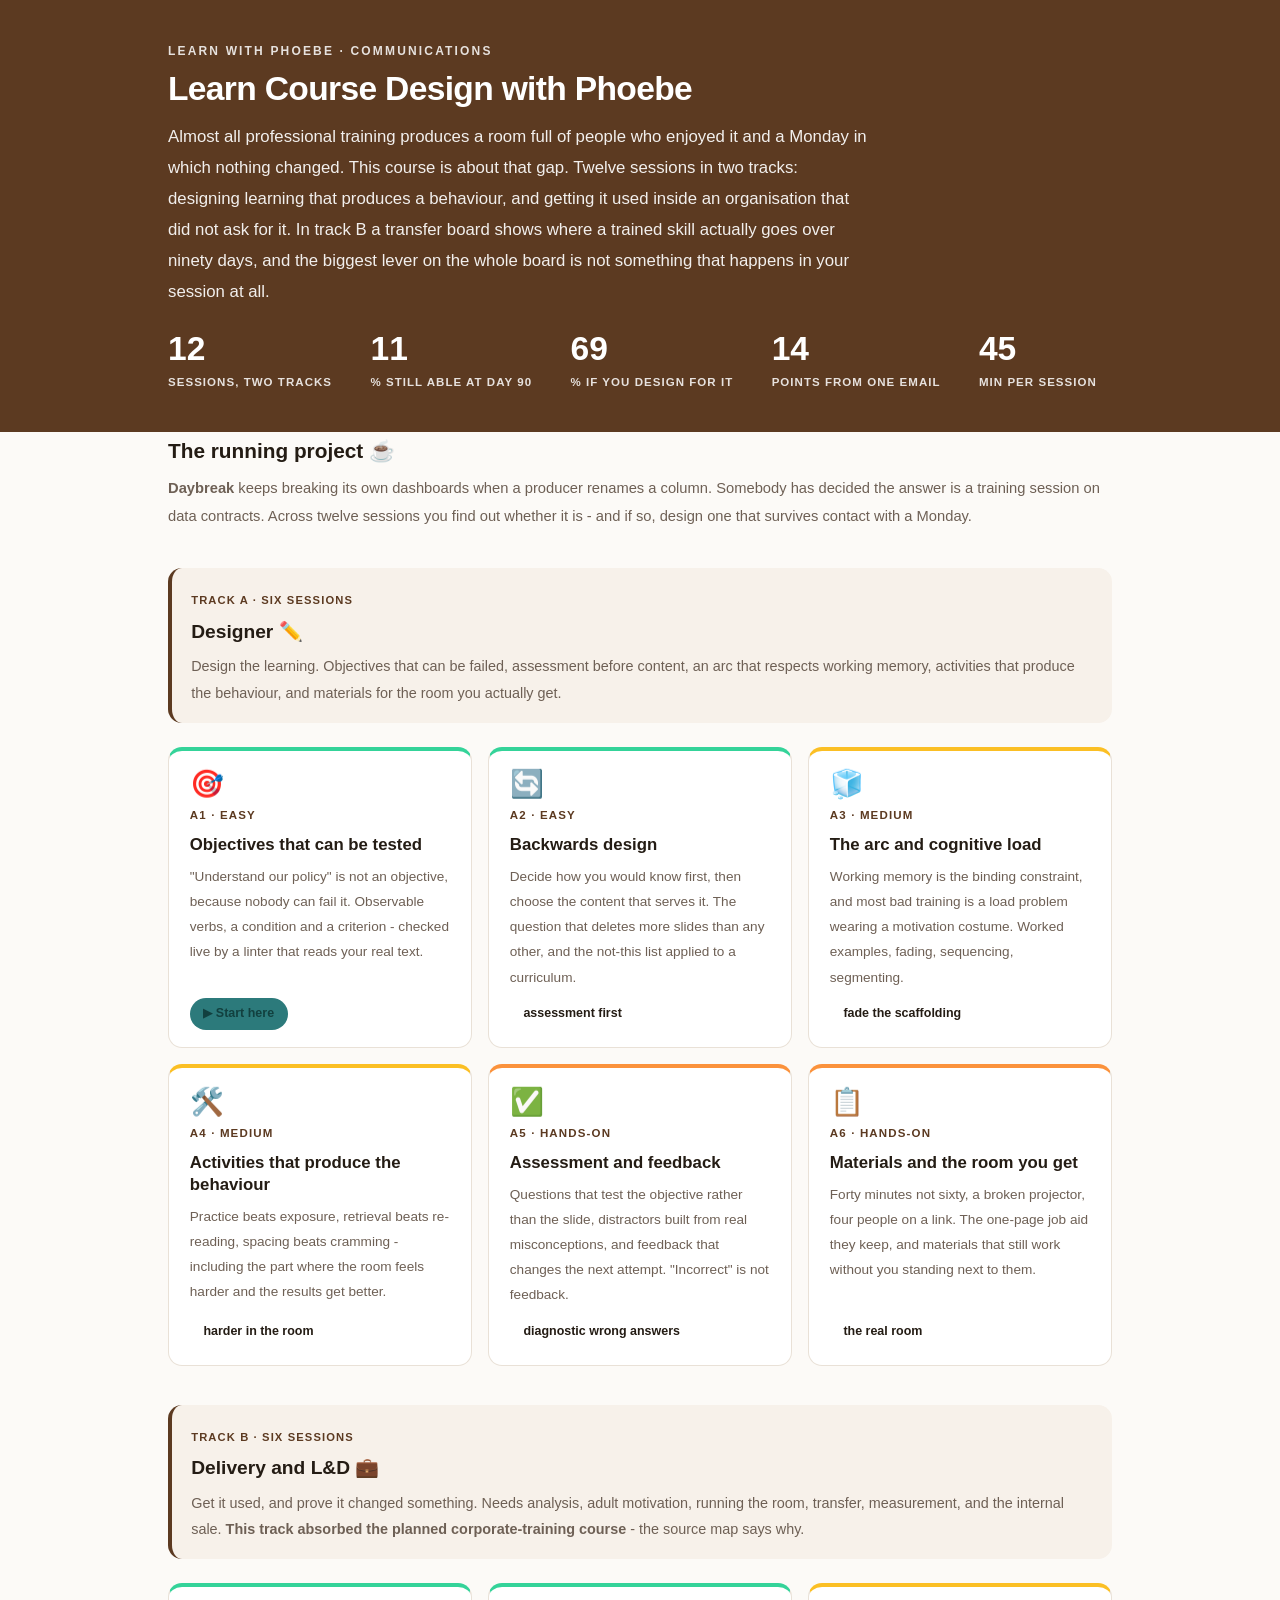
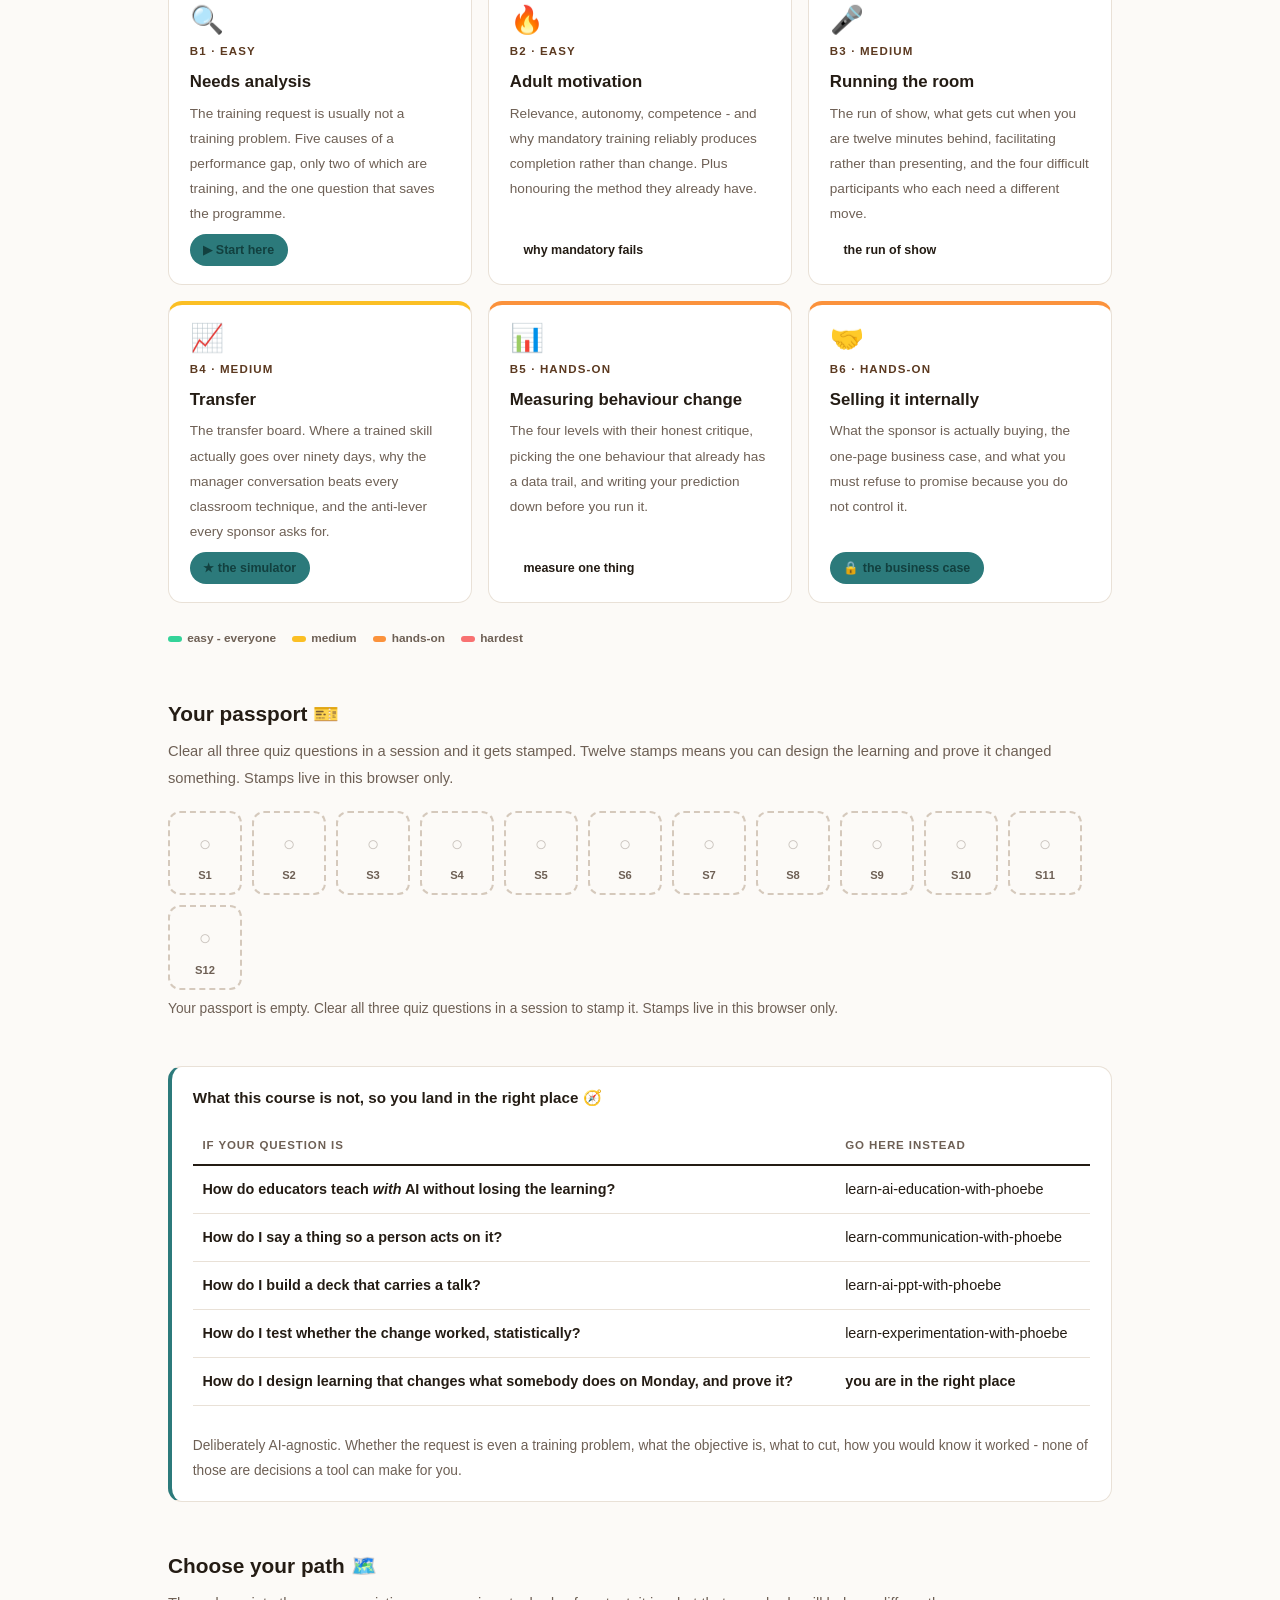
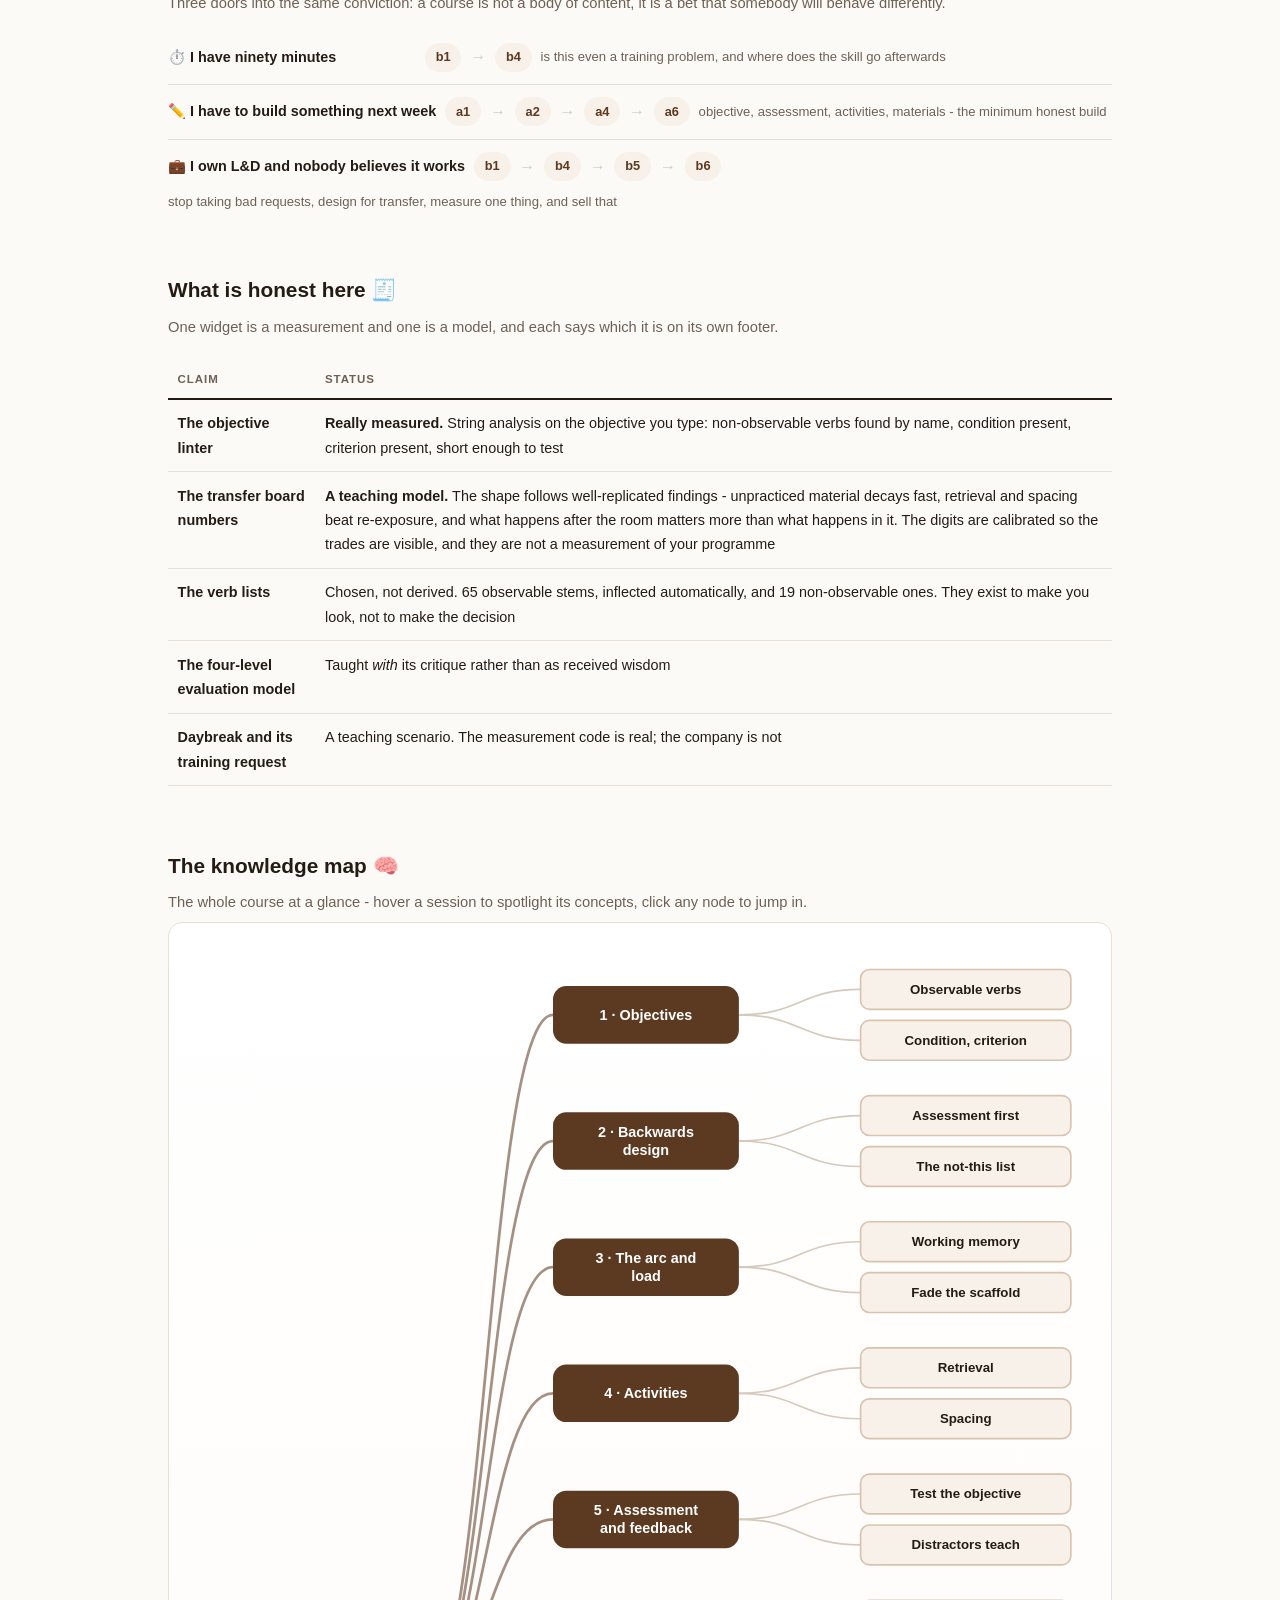
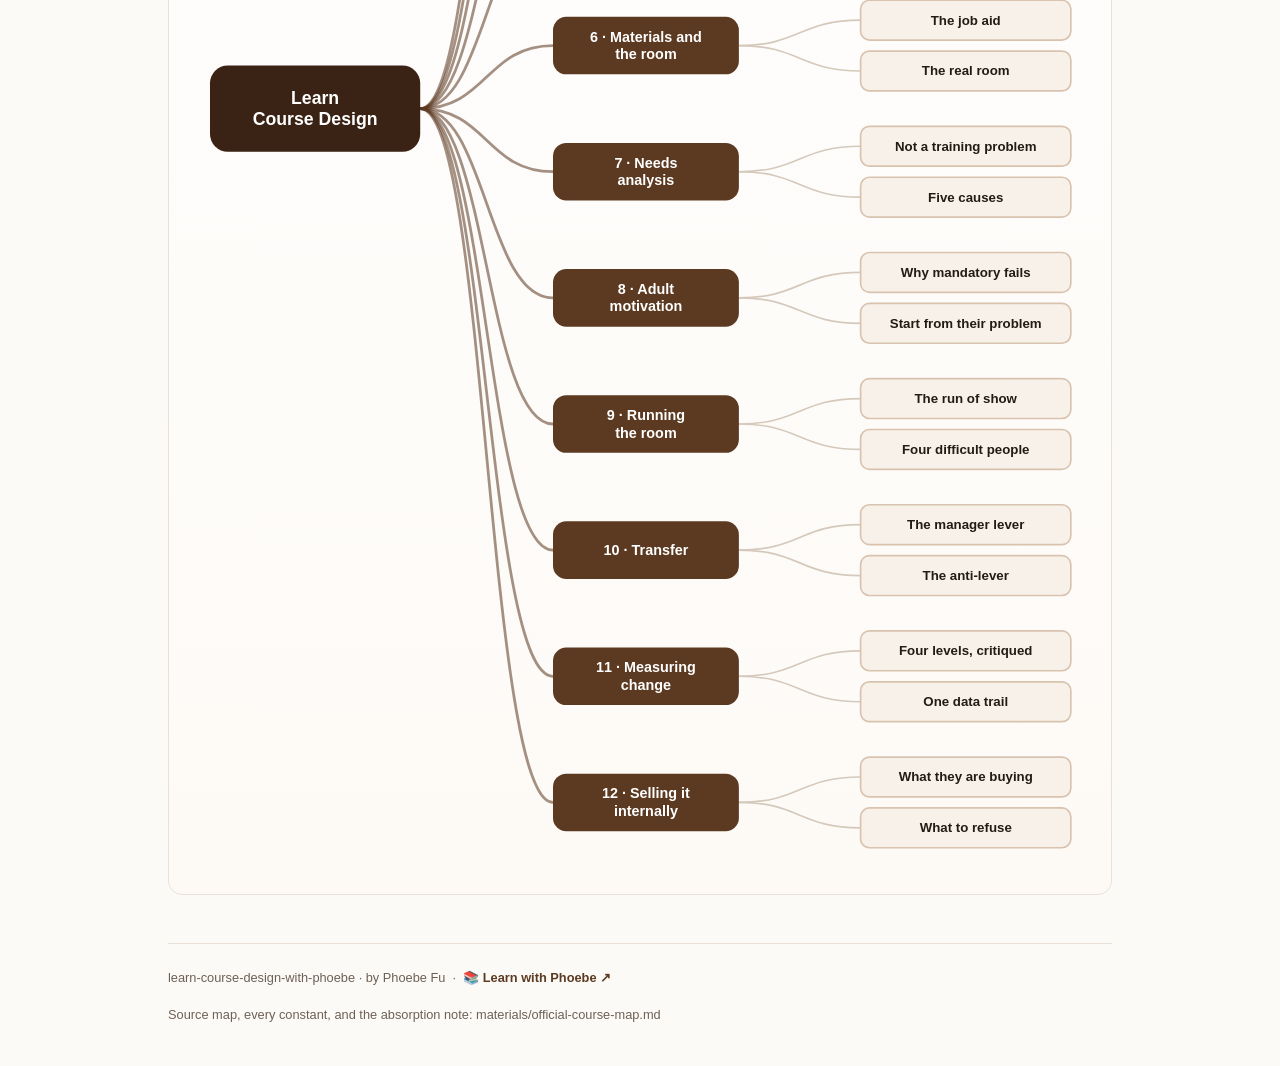
==== index.html @ 61d76c47 "style.css: recover the missing .agenda block, with an accessible a3 This repo was scaffolded from a " ====
<!DOCTYPE html>
<html lang="en">
<head>
<meta charset="UTF-8">
<meta name="viewport" content="width=device-width, initial-scale=1.0">
<!-- social:start -->
<meta name="description" content="Twelve sessions in two tracks: design the learning, then get it used and prove it changed something. With a transfer board that shows where a trained skill goes over 90 days, and an objective linter that reads your real text. Free, by Phoebe Fu.">
<meta property="og:type" content="website">
<meta property="og:site_name" content="Learn with Phoebe">
<meta property="og:title" content="Learn Course Design with Phoebe">
<meta property="og:description" content="Two tracks, twelve sessions. Design learning that changes what somebody does on Monday, and prove it.">
<meta property="og:url" content="https://phoebefu6.github.io/learn-course-design-with-phoebe/">
<meta property="og:image" content="https://phoebefu6.github.io/learn-course-design-with-phoebe/assets/og-cover.png">
<meta property="og:image:width" content="1200">
<meta property="og:image:height" content="630">
<meta name="twitter:card" content="summary_large_image">
<meta name="twitter:title" content="Learn Course Design with Phoebe">
<meta name="twitter:description" content="Two tracks, twelve sessions. Design it, deliver it, and prove it changed something.">
<meta name="twitter:image" content="https://phoebefu6.github.io/learn-course-design-with-phoebe/assets/og-cover.png">
<!-- social:end -->
<title>Learn Course Design with Phoebe</title>
<link rel="stylesheet" href="assets/style.css?v=3">
<style>

  .stats-row { display: flex; gap: 2.4rem; margin-top: 1.5rem; flex-wrap: wrap; }
  .stat b { display: block; font-size: 2.1rem; font-weight: 800; line-height: 1.05; font-variant-numeric: tabular-nums; }
  .stat span { font-size: .72rem; opacity: .85; text-transform: uppercase; letter-spacing: .09em; font-weight: 600; }

  .course-grid { display: grid; grid-template-columns: repeat(auto-fit, minmax(17rem, 1fr)); gap: 1rem; margin-top: 1.5rem; }
  .course-card {
    border: 1px solid var(--hairline);
    border-top: 4px solid var(--diff, var(--indigo));
    border-radius: var(--radius);
    padding: 1.2rem 1.3rem 1.1rem;
    display: flex;
    flex-direction: column;
    gap: .5rem;
    text-decoration: none;
    color: var(--ink);
    background: #fff;
    transition: box-shadow .15s ease, border-color .15s ease, transform .15s ease;
    position: relative;
  }
  .course-card:hover { border-color: var(--indigo-soft); border-top-color: var(--diff, var(--indigo)); box-shadow: 0 8px 28px rgba(92,58,33,.14); transform: translateY(-3px); }
  .course-card .cicon { font-size: 1.7rem; line-height: 1; }
  .course-card .cnum { font-size: .72rem; font-weight: 700; color: var(--indigo); text-transform: uppercase; letter-spacing: .1em; }
  .course-card h3 { font-size: 1.05rem; font-weight: 800; line-height: 1.3; }
  .course-card p { font-size: .85rem; color: var(--muted); flex: 1; }
  .course-card .meta { display: flex; gap: .4rem; flex-wrap: wrap; }

  .diff-legend { display: flex; gap: 1rem; margin-top: 1.6rem; font-size: .74rem; color: var(--muted); font-weight: 600; flex-wrap: wrap; }
  .diff-legend i { display: inline-block; width: .85rem; height: .35rem; border-radius: 999px; margin-right: .35rem; vertical-align: middle; }

  .paths { margin-top: 2.6rem; }
  .paths h2 { font-size: 1.3rem; font-weight: 800; margin-bottom: .3rem; }
  .paths .plede { color: var(--muted); font-size: .92rem; margin-bottom: .8rem; }
  .path { display: flex; gap: .55rem; align-items: center; padding: .75rem 0; border-bottom: .5px solid var(--hairline); flex-wrap: wrap; }
  .path:last-child { border-bottom: none; }
  .path b { min-width: 15.5rem; font-size: .9rem; }
  .path .pstep { background: var(--indigo-50); color: var(--indigo); border-radius: 999px; padding: .16rem .68rem; font-weight: 700; font-size: .8rem; text-decoration: none; transition: all .12s ease; }
  .path .pstep:hover { background: var(--indigo); color: #fff; }
  .path .parr { color: var(--faint); font-weight: 700; }

  .mm-section { margin-top: 1.6rem; }
  .mm-section h2 { font-size: 1.3rem; font-weight: 800; margin-bottom: .2rem; }
  .mm-section .mm-lede { color: var(--muted); font-size: .92rem; margin-bottom: .4rem; }
  .mm-wrap { border: 1px solid var(--hairline); border-radius: var(--radius); background: linear-gradient(180deg,#fff,#FDFAF6); padding: .6rem; overflow-x: auto; }
  .mm-svg { width: 100%; height: auto; display: block; max-width: 60rem; margin: 0 auto; min-width: 34rem; }
  .mm-link { cursor: pointer; text-decoration: none; }
  .mm-node rect { transition: opacity .15s ease, filter .15s ease; }
  .mm-node text { pointer-events: none; }
  .mm-link:hover .mm-node rect { filter: brightness(1.06); }
  .mm-edge { transition: opacity .15s ease; }

  .not-this { border: 1px solid var(--hairline); border-left: 4px solid var(--amber); border-radius: var(--radius); background: #fff; padding: 1.1rem 1.3rem; margin-top: 1.2rem; }
  .not-this h3 { font-size: .95rem; font-weight: 800; margin-bottom: .5rem; }

  .track-head { margin-top: 2.4rem; padding: 1rem 1.2rem; border-radius: var(--radius); background: var(--indigo-50); border-left: 4px solid var(--indigo); }
  .track-head h2 { font-size: 1.2rem; font-weight: 800; margin-bottom: .25rem; }
  .track-head p { font-size: .9rem; color: var(--muted); margin: 0; }
  .track-head .tk { font-size: .7rem; font-weight: 800; letter-spacing: .1em; text-transform: uppercase; color: var(--indigo); }
</style>
</head>
<body>

<header class="masthead">
  <div class="wrap">
    <div class="eyebrow">Learn with Phoebe · Communications</div>
    <h1>Learn <span class="accent">Course Design</span> with Phoebe</h1>
    <p class="sub">Almost all professional training produces a room full of people who enjoyed it and a Monday in which nothing changed. This course is about that gap. Twelve sessions in two tracks: designing learning that produces a behaviour, and getting it used inside an organisation that did not ask for it. In track B a transfer board shows where a trained skill actually goes over ninety days, and the biggest lever on the whole board is not something that happens in your session at all.</p>
    <div class="stats-row">
      <div class="stat"><b data-count="12">12</b><span>sessions, two tracks</span></div>
      <div class="stat"><b data-count="11">11</b><span>% still able at day 90</span></div>
      <div class="stat"><b data-count="69">69</b><span>% if you design for it</span></div>
      <div class="stat"><b data-count="14">14</b><span>points from one email</span></div>
      <div class="stat"><b data-count="45">45</b><span>min per session</span></div>
    </div>
  </div>
</header>

<main class="wrap">

  <section class="section">
    <div class="paths" style="margin-top:0">
      <h2>The running project ☕</h2>
      <p class="plede"><strong>Daybreak</strong> keeps breaking its own dashboards when a producer renames a column. Somebody has decided the answer is a training session on data contracts. Across twelve sessions you find out whether it is - and if so, design one that survives contact with a Monday.</p>
    </div>

    <div class="track-head">
      <span class="tk">Track A · six sessions</span>
      <h2>Designer ✏️</h2>
      <p>Design the learning. Objectives that can be failed, assessment before content, an arc that respects working memory, activities that produce the behaviour, and materials for the room you actually get.</p>
    </div>
    <div class="course-grid">
      <a class="course-card" href="courses/a1-objectives.html" style="--diff:#34D399">
        <span class="cicon">🎯</span>
        <span class="cnum">a1 · easy</span>
        <h3>Objectives that can be tested</h3>
        <p>"Understand our policy" is not an objective, because nobody can fail it. Observable verbs, a condition and a criterion - checked live by a linter that reads your real text.</p>
        <span class="meta"><span class="pill amber">▶ Start here</span></span>
      </a>
      <a class="course-card" href="courses/a2-backwards-design.html" style="--diff:#34D399">
        <span class="cicon">🔄</span>
        <span class="cnum">a2 · easy</span>
        <h3>Backwards design</h3>
        <p>Decide how you would know first, then choose the content that serves it. The question that deletes more slides than any other, and the not-this list applied to a curriculum.</p>
        <span class="meta"><span class="pill">assessment first</span></span>
      </a>
      <a class="course-card" href="courses/a3-the-arc.html" style="--diff:#FBBF24">
        <span class="cicon">🧊</span>
        <span class="cnum">a3 · medium</span>
        <h3>The arc and cognitive load</h3>
        <p>Working memory is the binding constraint, and most bad training is a load problem wearing a motivation costume. Worked examples, fading, sequencing, segmenting.</p>
        <span class="meta"><span class="pill">fade the scaffolding</span></span>
      </a>
      <a class="course-card" href="courses/a4-activities.html" style="--diff:#FBBF24">
        <span class="cicon">🛠️</span>
        <span class="cnum">a4 · medium</span>
        <h3>Activities that produce the behaviour</h3>
        <p>Practice beats exposure, retrieval beats re-reading, spacing beats cramming - including the part where the room feels harder and the results get better.</p>
        <span class="meta"><span class="pill">harder in the room</span></span>
      </a>
      <a class="course-card" href="courses/a5-assessment-and-feedback.html" style="--diff:#FB923C">
        <span class="cicon">✅</span>
        <span class="cnum">a5 · hands-on</span>
        <h3>Assessment and feedback</h3>
        <p>Questions that test the objective rather than the slide, distractors built from real misconceptions, and feedback that changes the next attempt. "Incorrect" is not feedback.</p>
        <span class="meta"><span class="pill">diagnostic wrong answers</span></span>
      </a>
      <a class="course-card" href="courses/a6-materials-and-the-room.html" style="--diff:#FB923C">
        <span class="cicon">📋</span>
        <span class="cnum">a6 · hands-on</span>
        <h3>Materials and the room you get</h3>
        <p>Forty minutes not sixty, a broken projector, four people on a link. The one-page job aid they keep, and materials that still work without you standing next to them.</p>
        <span class="meta"><span class="pill">the real room</span></span>
      </a>
    </div>

    <div class="track-head">
      <span class="tk">Track B · six sessions</span>
      <h2>Delivery and L&amp;D 💼</h2>
      <p>Get it used, and prove it changed something. Needs analysis, adult motivation, running the room, transfer, measurement, and the internal sale. <strong>This track absorbed the planned corporate-training course</strong> - the source map says why.</p>
    </div>
    <div class="course-grid">
      <a class="course-card" href="courses/b1-needs-analysis.html" style="--diff:#34D399">
        <span class="cicon">🔍</span>
        <span class="cnum">b1 · easy</span>
        <h3>Needs analysis</h3>
        <p>The training request is usually not a training problem. Five causes of a performance gap, only two of which are training, and the one question that saves the programme.</p>
        <span class="meta"><span class="pill amber">▶ Start here</span></span>
      </a>
      <a class="course-card" href="courses/b2-adult-motivation.html" style="--diff:#34D399">
        <span class="cicon">🔥</span>
        <span class="cnum">b2 · easy</span>
        <h3>Adult motivation</h3>
        <p>Relevance, autonomy, competence - and why mandatory training reliably produces completion rather than change. Plus honouring the method they already have.</p>
        <span class="meta"><span class="pill">why mandatory fails</span></span>
      </a>
      <a class="course-card" href="courses/b3-running-the-room.html" style="--diff:#FBBF24">
        <span class="cicon">🎤</span>
        <span class="cnum">b3 · medium</span>
        <h3>Running the room</h3>
        <p>The run of show, what gets cut when you are twelve minutes behind, facilitating rather than presenting, and the four difficult participants who each need a different move.</p>
        <span class="meta"><span class="pill">the run of show</span></span>
      </a>
      <a class="course-card" href="courses/b4-transfer.html" style="--diff:#FBBF24">
        <span class="cicon">📈</span>
        <span class="cnum">b4 · medium</span>
        <h3>Transfer</h3>
        <p>The transfer board. Where a trained skill actually goes over ninety days, why the manager conversation beats every classroom technique, and the anti-lever every sponsor asks for.</p>
        <span class="meta"><span class="pill amber">★ the simulator</span></span>
      </a>
      <a class="course-card" href="courses/b5-measuring-change.html" style="--diff:#FB923C">
        <span class="cicon">📊</span>
        <span class="cnum">b5 · hands-on</span>
        <h3>Measuring behaviour change</h3>
        <p>The four levels with their honest critique, picking the one behaviour that already has a data trail, and writing your prediction down before you run it.</p>
        <span class="meta"><span class="pill">measure one thing</span></span>
      </a>
      <a class="course-card" href="courses/b6-selling-it-internally.html" style="--diff:#FB923C">
        <span class="cicon">🤝</span>
        <span class="cnum">b6 · hands-on</span>
        <h3>Selling it internally</h3>
        <p>What the sponsor is actually buying, the one-page business case, and what you must refuse to promise because you do not control it.</p>
        <span class="meta"><span class="pill amber">🔒 the business case</span></span>
      </a>
    </div>

    <div class="diff-legend">
      <span><i style="background:#34D399"></i>easy - everyone</span>
      <span><i style="background:#FBBF24"></i>medium</span>
      <span><i style="background:#FB923C"></i>hands-on</span>
      <span><i style="background:#F87171"></i>hardest</span>
    </div>
  </section>

  <section class="section">
    <div class="paths" style="margin-top:0">
      <h2>Your passport 🎫</h2>
      <p class="plede">Clear all three quiz questions in a session and it gets stamped. Twelve stamps means you can design the learning and prove it changed something. Stamps live in this browser only.</p>
    </div>
    <div class="pp-strip"></div>
  </section>

  <section class="section">
    <div class="not-this">
      <h3>What this course is not, so you land in the right place 🧭</h3>
      <table class="clean">
        <tr><th>If your question is</th><th>Go here instead</th></tr>
        <tr><td>How do educators teach <em>with</em> AI without losing the learning?</td><td><span class="mono">learn-ai-education-with-phoebe</span></td></tr>
        <tr><td>How do I say a thing so a person acts on it?</td><td><span class="mono">learn-communication-with-phoebe</span></td></tr>
        <tr><td>How do I build a deck that carries a talk?</td><td><span class="mono">learn-ai-ppt-with-phoebe</span></td></tr>
        <tr><td>How do I test whether the change worked, statistically?</td><td><span class="mono">learn-experimentation-with-phoebe</span></td></tr>
        <tr><td><strong>How do I design learning that changes what somebody does on Monday, and prove it?</strong></td><td><strong>you are in the right place</strong></td></tr>
      </table>
      <p style="margin-top:.7rem;font-size:.86rem;color:var(--muted)">Deliberately AI-agnostic. Whether the request is even a training problem, what the objective is, what to cut, how you would know it worked - none of those are decisions a tool can make for you.</p>
    </div>
  </section>

  <section class="section">
    <div class="paths">
      <h2>Choose your path 🗺️</h2>
      <p class="plede">Three doors into the same conviction: a course is not a body of content, it is a bet that somebody will behave differently.</p>
      <div class="path"><b>⏱️ I have ninety minutes</b>
        <a class="pstep" href="courses/b1-needs-analysis.html">b1</a><span class="parr">→</span>
        <a class="pstep" href="courses/b4-transfer.html">b4</a>
        <span style="font-size:.82rem;color:var(--muted)">is this even a training problem, and where does the skill go afterwards</span>
      </div>
      <div class="path"><b>✏️ I have to build something next week</b>
        <a class="pstep" href="courses/a1-objectives.html">a1</a><span class="parr">→</span>
        <a class="pstep" href="courses/a2-backwards-design.html">a2</a><span class="parr">→</span>
        <a class="pstep" href="courses/a4-activities.html">a4</a><span class="parr">→</span>
        <a class="pstep" href="courses/a6-materials-and-the-room.html">a6</a>
        <span style="font-size:.82rem;color:var(--muted)">objective, assessment, activities, materials - the minimum honest build</span>
      </div>
      <div class="path"><b>💼 I own L&amp;D and nobody believes it works</b>
        <a class="pstep" href="courses/b1-needs-analysis.html">b1</a><span class="parr">→</span>
        <a class="pstep" href="courses/b4-transfer.html">b4</a><span class="parr">→</span>
        <a class="pstep" href="courses/b5-measuring-change.html">b5</a><span class="parr">→</span>
        <a class="pstep" href="courses/b6-selling-it-internally.html">b6</a>
        <span style="font-size:.82rem;color:var(--muted)">stop taking bad requests, design for transfer, measure one thing, and sell that</span>
      </div>
    </div>
  </section>

  <section class="section">
    <div class="paths" style="margin-top:0">
      <h2>What is honest here 🧾</h2>
      <p class="plede">One widget is a measurement and one is a model, and each says which it is on its own footer.</p>
    </div>
    <table class="clean">
      <tr><th>Claim</th><th>Status</th></tr>
      <tr><td>The objective linter</td><td><strong>Really measured.</strong> String analysis on the objective you type: non-observable verbs found by name, condition present, criterion present, short enough to test</td></tr>
      <tr><td>The transfer board numbers</td><td><strong>A teaching model.</strong> The shape follows well-replicated findings - unpracticed material decays fast, retrieval and spacing beat re-exposure, and what happens after the room matters more than what happens in it. The digits are calibrated so the trades are visible, and they are not a measurement of your programme</td></tr>
      <tr><td>The verb lists</td><td>Chosen, not derived. 65 observable stems, inflected automatically, and 19 non-observable ones. They exist to make you look, not to make the decision</td></tr>
      <tr><td>The four-level evaluation model</td><td>Taught <em>with</em> its critique rather than as received wisdom</td></tr>
      <tr><td>Daybreak and its training request</td><td>A teaching scenario. The measurement code is real; the company is not</td></tr>
    </table>
  </section>

  <section class="section mm-section">
    <h2>The knowledge map 🧠</h2>
    <p class="mm-lede">The whole course at a glance - hover a session to spotlight its concepts, click any node to jump in.</p>
    <div class="mm-wrap"><div id="mindmap"></div></div>
  </section>

  <footer class="pagefoot">
    <span>learn-course-design-with-phoebe · by Phoebe Fu &nbsp;·&nbsp; 📚 <a href="https://phoebefu6.github.io/learn-with-phoebe/">Learn with Phoebe ↗</a></span>
    <span>Source map, every constant, and the absorption note: <span class="mono">materials/official-course-map.md</span></span>
  </footer>

</main>

<script>
window.MINDMAP_DATA = {
  title: "Learn\nCourse Design",
  centerColor: "#3A2314",
  sessions: [
    { label: "Objectives", href: "courses/a1-objectives.html", color: "#34D399",
      concepts: [
        { label: "Observable verbs", href: "courses/a1-objectives.html" },
        { label: "Condition, criterion", href: "courses/a1-objectives.html" } ] },
    { label: "Backwards\ndesign", href: "courses/a2-backwards-design.html", color: "#34D399",
      concepts: [
        { label: "Assessment first", href: "courses/a2-backwards-design.html" },
        { label: "The not-this list", href: "courses/a2-backwards-design.html" } ] },
    { label: "The arc and\nload", href: "courses/a3-the-arc.html", color: "#FBBF24",
      concepts: [
        { label: "Working memory", href: "courses/a3-the-arc.html" },
        { label: "Fade the scaffold", href: "courses/a3-the-arc.html" } ] },
    { label: "Activities", href: "courses/a4-activities.html", color: "#FBBF24",
      concepts: [
        { label: "Retrieval", href: "courses/a4-activities.html" },
        { label: "Spacing", href: "courses/a4-activities.html" } ] },
    { label: "Assessment\nand feedback", href: "courses/a5-assessment-and-feedback.html", color: "#FB923C",
      concepts: [
        { label: "Test the objective", href: "courses/a5-assessment-and-feedback.html" },
        { label: "Distractors teach", href: "courses/a5-assessment-and-feedback.html" } ] },
    { label: "Materials and\nthe room", href: "courses/a6-materials-and-the-room.html", color: "#FB923C",
      concepts: [
        { label: "The job aid", href: "courses/a6-materials-and-the-room.html" },
        { label: "The real room", href: "courses/a6-materials-and-the-room.html" } ] },
    { label: "Needs\nanalysis", href: "courses/b1-needs-analysis.html", color: "#34D399",
      concepts: [
        { label: "Not a training problem", href: "courses/b1-needs-analysis.html" },
        { label: "Five causes", href: "courses/b1-needs-analysis.html" } ] },
    { label: "Adult\nmotivation", href: "courses/b2-adult-motivation.html", color: "#34D399",
      concepts: [
        { label: "Why mandatory fails", href: "courses/b2-adult-motivation.html" },
        { label: "Start from their problem", href: "courses/b2-adult-motivation.html" } ] },
    { label: "Running\nthe room", href: "courses/b3-running-the-room.html", color: "#FBBF24",
      concepts: [
        { label: "The run of show", href: "courses/b3-running-the-room.html" },
        { label: "Four difficult people", href: "courses/b3-running-the-room.html" } ] },
    { label: "Transfer", href: "courses/b4-transfer.html", color: "#FBBF24",
      concepts: [
        { label: "The manager lever", href: "courses/b4-transfer.html" },
        { label: "The anti-lever", href: "courses/b4-transfer.html" } ] },
    { label: "Measuring\nchange", href: "courses/b5-measuring-change.html", color: "#FB923C",
      concepts: [
        { label: "Four levels, critiqued", href: "courses/b5-measuring-change.html" },
        { label: "One data trail", href: "courses/b5-measuring-change.html" } ] },
    { label: "Selling it\ninternally", href: "courses/b6-selling-it-internally.html", color: "#FB923C",
      concepts: [
        { label: "What they are buying", href: "courses/b6-selling-it-internally.html" },
        { label: "What to refuse", href: "courses/b6-selling-it-internally.html" } ] }
  ]
};
</script>
<script src="assets/mindmap.js?v=3"></script>
<script src="assets/app.js?v=3"></script>
</body>
</html>
---- assets/style.css ----
/* learn-course-design-with-phoebe - editorial bold design system
   Accent: chestnut #5C3A21 · Deep chestnut #3A2314 · Flagship: teal #2C7A7B
   (CSS var names still read --indigo/--amber; they hold chestnut and teal.) */

:root {
  --indigo: #5C3A21;
  --indigo-deep: #3A2314;
  --indigo-mid: #855536;
  --indigo-soft: #D9C3AE;
  --indigo-50: #F7F1EA;
  --ink: #241C14;
  --muted: #6E6055;
  --faint: #D5C9BC;
  --hairline: #E9E1D7;
  --amber: #2C7A7B;
  --amber-ink: #12403F;
  --amber-50: #E6F2F1;
  --paper: #FCFAF7;
  --code-bg: #241708;
  --code-ink: #EDE2D6;
  --radius: 14px;
}

* { margin: 0; padding: 0; box-sizing: border-box; }

html { font-size: 16px; scroll-behavior: smooth; }
html.zoom-125 { font-size: 20px; }
html.zoom-150 { font-size: 24px; }

body {
  font-family: "Inter", -apple-system, BlinkMacSystemFont, "Segoe UI", Roboto, sans-serif;
  background: var(--paper);
  color: var(--ink);
  line-height: 1.85;
  font-feature-settings: "tnum";
}

.wrap { max-width: 62rem; margin: 0 auto; padding: 0 1.5rem; }

/* ---------- header band ---------- */
.masthead {
  background: var(--indigo);
  color: #fff;
  padding: 2.5rem 0 2.25rem;
}
.masthead .eyebrow {
  font-size: .75rem;
  letter-spacing: .18em;
  text-transform: uppercase;
  opacity: .85;
  font-weight: 600;
}
.masthead h1 {
  font-size: 2.1rem;
  line-height: 1.15;
  font-weight: 800;
  margin: .5rem 0 .75rem;
  letter-spacing: -.02em;
}
.masthead h1 .accent { color: inherit; }
.masthead .sub { font-size: 1.05rem; opacity: .92; max-width: 44rem; }

.chip-row { display: flex; flex-wrap: wrap; gap: .5rem; margin-top: 1.1rem; }
.chip {
  display: inline-flex;
  align-items: center;
  gap: .35rem;
  border-radius: 999px;
  padding: .25rem .8rem;
  font-size: .78rem;
  font-weight: 600;
  white-space: nowrap;
}
.chip.level { background: #fff; color: var(--indigo); }
.chip.audience { background: rgba(255,255,255,.16); color: #fff; border: 1px solid rgba(255,255,255,.35); }
.chip.time { background: var(--ink); color: #fff; font-variant-numeric: tabular-nums; }


/* ---------- agenda band ----------
   Recovered 2026-09-02. These six repos were scaffolded from a stylesheet that had
   lost this block, so .agenda rendered as run-on inline text ~700px tall inside the
   masthead. 87 of 93 repos carry it; these were the exception, and they were also the
   six the estate sweep could not see. See course-builder/references/field-notes.md.

   .a3 does NOT reuse the donor's `color: var(--amber-ink)`: that pair falls below
   4.5:1 against --amber in all six palettes, which is the same failure the sweep
   flags on the wellbeing courses. The literal below is the darkest tone of this
   repo's own amber-ink that clears 4.5:1, so the band stays bright. Recompute it if
   --amber changes. */
.agenda {
  display: flex;
  border-radius: 999px;
  overflow: hidden;
  margin: 1.4rem 0 0;
  font-size: .72rem;
  font-weight: 600;
  text-align: center;
  color: #fff;
}
.agenda span { padding: .45rem .3rem; white-space: nowrap; overflow: hidden; text-overflow: ellipsis; }
.agenda .a1 { background: var(--indigo-deep); }
.agenda .a2 { background: var(--indigo-mid); }
.agenda .a3 { background: var(--amber); color: #FFFFFF; }
.agenda .a4 { background: var(--indigo-soft); color: var(--ink); }

/* ---------- toolbar ---------- */
.toolbar {
  position: sticky;
  top: 0;
  z-index: 40;
  background: rgba(255,255,255,.94);
  backdrop-filter: blur(6px);
  border-bottom: 1px solid var(--hairline);
  padding: .55rem 0;
}
.toolbar .wrap { display: flex; align-items: center; gap: .6rem; }
.toolbar .crumb { font-size: .8rem; color: var(--muted); font-weight: 600; margin-right: auto; }
.toolbar .crumb a { color: var(--indigo); text-decoration: none; }
.btn {
  border: 1px solid var(--hairline);
  background: #fff;
  color: var(--ink);
  border-radius: 999px;
  padding: .35rem .9rem;
  font-size: .78rem;
  font-weight: 600;
  cursor: pointer;
  font-family: inherit;
  transition: all .15s ease;
}
.btn:hover { border-color: var(--indigo); color: var(--indigo); }
.btn.primary { background: var(--indigo); border-color: var(--indigo); color: #fff; }
.btn.primary:hover { background: var(--indigo-deep); }

/* ---------- sections ---------- */
main { padding: 2.5rem 0 4rem; }

.section { margin-bottom: 2.8rem; }
.section-kicker { margin-bottom: 1rem; }
.section-kicker .klabel {
  display: block;
  font-size: .72rem;
  text-transform: uppercase;
  letter-spacing: .1em;
  color: var(--indigo);
  font-weight: 700;
  margin-bottom: .35rem;
}
.section-kicker h2 {
  font-size: 1.45rem;
  font-weight: 800;
  letter-spacing: -.01em;
  display: flex;
  align-items: center;
  gap: .7rem;
  flex-wrap: wrap;
}
.section-kicker .tag {
  border-radius: 999px;
  padding: .18rem .7rem;
  font-size: .7rem;
  font-weight: 700;
  text-transform: uppercase;
  letter-spacing: .08em;
}
.tag.concept { background: var(--indigo-50); color: var(--indigo); }
.tag.demo { background: var(--amber-50); color: var(--amber-ink); }
.tag.exercise { background: var(--ink); color: #fff; }

.lede { color: var(--muted); max-width: 46rem; margin-bottom: 1.4rem; line-height: 1.8; }

/* live vs self-study markers on cards */
.mode {
  font-size: .64rem;
  font-weight: 700;
  text-transform: uppercase;
  letter-spacing: .07em;
  padding: .14rem .6rem;
  border-radius: 999px;
  flex: none;
}
.mode.live { background: var(--indigo); color: #fff; }
.mode.self { background: #fff; color: var(--muted); border: 1px solid var(--hairline); }

/* ---------- accordions ---------- */
details.card {
  border: 1px solid var(--hairline);
  border-radius: var(--radius);
  margin-bottom: .8rem;
  overflow: hidden;
  background: #fff;
}
details.card[open] { border-color: var(--indigo-soft); box-shadow: 0 8px 28px rgba(92,58,33,.08); }
details.card summary {
  list-style: none;
  cursor: pointer;
  padding: 1rem 1.25rem;
  display: flex;
  align-items: center;
  gap: .75rem;
  font-weight: 700;
  font-size: 1.02rem;
  user-select: none;
}
details.card summary::-webkit-details-marker { display: none; }
details.card summary .dot {
  width: .6rem; height: .6rem;
  border-radius: 999px;
  background: var(--indigo);
  flex: none;
}
details.card summary .mini { margin-left: auto; font-size: .72rem; color: var(--muted); font-weight: 600; white-space: nowrap; }
details.card summary .caret { transition: transform .2s ease; color: var(--indigo); font-size: .8rem; }
details.card[open] summary .caret { transform: rotate(90deg); }
details.card .body { padding: 0 1.25rem 1.4rem; border-top: 1px solid var(--hairline); padding-top: 1.15rem; }
details.card .body p { margin-bottom: 1.05rem; max-width: 48rem; }
details.card .body p:last-child { margin-bottom: 0; }
details.card .body ul, details.card .body ol { margin: 0 0 1.1rem 1.2rem; max-width: 47rem; }
details.card .body li { margin-bottom: .65rem; }
details.card .body h4 { font-size: .95rem; font-weight: 700; margin: 1.1rem 0 .45rem; }
details.card .body h4:first-child { margin-top: 0; }

/* ---------- pills & legends ---------- */
.legend { display: flex; flex-wrap: wrap; gap: .5rem; margin: 0 0 1.2rem; }
.pill {
  display: inline-flex;
  align-items: center;
  gap: .4rem;
  border-radius: 999px;
  padding: .28rem .85rem;
  font-size: .78rem;
  font-weight: 600;
}
.pill.solid { background: var(--indigo); color: #fff; }
.pill.light { background: var(--indigo-50); color: var(--indigo); }
.pill.inkpill { background: var(--ink); color: #fff; }
.pill.amber, .pill.peach { background: var(--amber); color: var(--amber-ink); }
.pill.bare { color: var(--faint); }

/* ---------- 4D grid ---------- */
.grid-2 { display: grid; grid-template-columns: repeat(auto-fit, minmax(15rem, 1fr)); gap: .8rem; margin: .5rem 0 1rem; }
.d-card {
  border: 1px solid var(--hairline);
  border-left: 4px solid var(--indigo);
  border-radius: 10px;
  padding: 1rem 1.1rem;
}
.d-card h4 { font-size: .95rem; margin-bottom: .3rem; }
.d-card h4 .lead-letter { color: var(--indigo); }
.d-card p { font-size: .86rem; color: var(--muted); margin: 0; }

/* ---------- tables ---------- */
table.clean { width: 100%; border-collapse: collapse; font-size: .9rem; margin: .4rem 0 1rem; }
table.clean th {
  text-align: left;
  font-size: .72rem;
  text-transform: uppercase;
  letter-spacing: .08em;
  color: var(--muted);
  padding: .5rem .6rem;
  border-bottom: 2px solid var(--ink);
}
table.clean td { padding: .7rem .6rem; border-bottom: .5px solid var(--hairline); vertical-align: top; line-height: 1.7; }
table.clean td:first-child { font-weight: 600; }

/* ---------- prompt boxes ---------- */
.prompt-box {
  position: relative;
  background: var(--code-bg);
  color: var(--code-ink);
  border-radius: var(--radius);
  padding: 1.1rem 1.2rem;
  margin: 1rem 0 1.2rem;
  font-family: "SF Mono", ui-monospace, Menlo, Consolas, monospace;
  font-size: .84rem;
  line-height: 1.65;
  white-space: pre-wrap;
  word-break: break-word;
}
.prompt-box .label {
  position: absolute;
  top: -0.7rem;
  left: 1rem;
  background: var(--indigo);
  color: #fff;
  font-family: "Inter", -apple-system, sans-serif;
  font-size: .68rem;
  font-weight: 700;
  letter-spacing: .06em;
  text-transform: uppercase;
  border-radius: 999px;
  padding: .15rem .7rem;
}
.prompt-box.bad .label { background: var(--faint); color: var(--ink); }
.prompt-box.good .label { background: var(--amber); color: var(--amber-ink); }
.copy-btn {
  position: absolute;
  top: .7rem;
  right: .7rem;
  background: rgba(255,255,255,.1);
  border: 1px solid rgba(255,255,255,.25);
  color: #fff;
  border-radius: 999px;
  padding: .25rem .8rem;
  font-size: .72rem;
  font-weight: 600;
  cursor: pointer;
  font-family: "Inter", -apple-system, sans-serif;
  transition: background .15s ease;
}
.copy-btn:hover { background: rgba(255,255,255,.22); }
.copy-btn.copied { background: var(--amber); border-color: var(--amber); color: var(--amber-ink); }

/* ---------- demo steps ---------- */
.steps { counter-reset: step; margin: .6rem 0 1rem; }
.step {
  display: flex;
  gap: .9rem;
  padding: .85rem 0;
  border-bottom: .5px solid var(--hairline);
}
.step:last-child { border-bottom: none; }
.step::before {
  counter-increment: step;
  content: counter(step);
  flex: none;
  width: 1.7rem; height: 1.7rem;
  border-radius: 999px;
  background: var(--indigo-50);
  color: var(--indigo);
  font-weight: 700;
  font-size: .85rem;
  display: inline-flex;
  align-items: center;
  justify-content: center;
  margin-top: .1rem;
}
.step p { margin: 0; }

/* ---------- callouts ---------- */
.callout {
  border-radius: var(--radius);
  padding: 1rem 1.2rem;
  margin: 1rem 0;
  font-size: .92rem;
}
.callout.tip { background: var(--indigo-50); border-left: 4px solid var(--indigo); }
.callout.win { background: var(--amber-50); border-left: 4px solid var(--amber); }
.callout strong:first-child { display: block; margin-bottom: .2rem; }

.callout.example {
  background: #FFFFFF;
  border: 1px solid var(--hairline);
  border-left: 4px solid var(--amber);
  font-size: .9rem;
}
.callout.example .ex-pill {
  display: inline-block;
  background: var(--amber);
  color: var(--amber-ink);
  border-radius: 999px;
  padding: .15rem .7rem;
  font-size: .68rem;
  font-weight: 700;
  text-transform: uppercase;
  letter-spacing: .06em;
  margin-bottom: .5rem;
}
.callout.example p { margin: 0 0 .75rem; max-width: 47rem; }
.callout.example p:last-child { margin-bottom: 0; }
.callout.example ul { margin: 0 0 0 1.1rem; max-width: 46rem; }
.callout.example li { margin-bottom: .6rem; }
.callout.example li:last-child { margin-bottom: 0; }

/* ---------- zoomable figures ---------- */
figure.zoomable {
  border: 1px solid var(--hairline);
  border-radius: var(--radius);
  padding: 1.2rem;
  margin: 1rem 0 1.4rem;
  cursor: zoom-in;
  transition: box-shadow .15s ease;
  background: #fff;
}
figure.zoomable:hover { box-shadow: 0 8px 28px rgba(92,58,33,.12); }
figure.zoomable svg, figure.zoomable img { width: 100%; height: auto; display: block; }
figure.zoomable figcaption {
  margin-top: .6rem;
  font-size: .76rem;
  color: var(--muted);
  font-weight: 600;
  display: flex;
  align-items: center;
  gap: .4rem;
}

.lightbox {
  position: fixed;
  inset: 0;
  z-index: 100;
  background: rgba(36,28,20,.9);
  display: none;
  align-items: center;
  justify-content: center;
  padding: 3vh 3vw;
  cursor: zoom-out;
}
.lightbox.open { display: flex; }
.lightbox .inner {
  background: #fff;
  border-radius: var(--radius);
  padding: 2rem;
  max-width: 94vw;
  max-height: 92vh;
  overflow: auto;
}
.lightbox .inner svg, .lightbox .inner img { width: min(88vw, 70rem); height: auto; }
.lightbox .close-hint {
  position: fixed;
  top: 1rem; right: 1.4rem;
  color: #fff;
  font-size: .8rem;
  font-weight: 600;
  opacity: .8;
}

/* ---------- courses covered ---------- */
.covered { border: 1px solid var(--hairline); border-radius: var(--radius); overflow: hidden; }
.covered-row {
  display: flex;
  align-items: baseline;
  gap: .8rem;
  padding: .75rem 1.1rem;
  border-bottom: .5px solid var(--hairline);
  font-size: .9rem;
}
.covered-row:last-child { border-bottom: none; }
.covered-row .status { flex: none; }
.covered-row .name { font-weight: 600; }
.covered-row .note { margin-left: auto; color: var(--muted); font-size: .78rem; text-align: right; }

/* ---------- cheat sheet footer ---------- */
.cheat {
  background: var(--ink);
  color: #fff;
  border-radius: var(--radius);
  padding: 1.6rem 1.6rem 1.3rem;
  margin-top: 3rem;
}
.cheat h3 { font-size: 1.1rem; margin-bottom: 1rem; }
.cheat h3 span { color: var(--indigo-soft); }
.cheat .grid-2 { gap: 1rem; }
.cheat .cheat-item { border-left: 3px solid var(--indigo-mid); padding-left: .8rem; }
.cheat .cheat-item b { display: block; font-size: .85rem; color: var(--indigo-soft); }
.cheat .cheat-item span { font-size: .82rem; opacity: .85; }

footer.pagefoot {
  border-top: 1px solid var(--hairline);
  margin-top: 3rem;
  padding: 1.4rem 0 2.5rem;
  font-size: .8rem;
  color: var(--muted);
  display: flex;
  justify-content: space-between;
  flex-wrap: wrap;
  gap: .8rem;
}
footer.pagefoot a { color: var(--indigo); text-decoration: none; font-weight: 600; }

/* ---------- wayfinding: reading progress + section dots + part numbers ---------- */

#progress-bar {
  position: fixed;
  top: 0; left: 0;
  height: 3px;
  width: 0;
  background: linear-gradient(90deg, var(--indigo), var(--amber));
  z-index: 90;
}

.pagenav {
  position: fixed;
  right: 1.1rem;
  top: 50%;
  transform: translateY(-50%);
  z-index: 50;
  display: flex;
  flex-direction: column;
  gap: .55rem;
}
.pagenav a {
  width: .68rem; height: .68rem;
  border-radius: 999px;
  background: #fff;
  border: 2px solid var(--faint);
  display: block;
  position: relative;
  transition: all .15s ease;
}
.pagenav a:hover { border-color: var(--indigo); transform: scale(1.3); }
.pagenav a.active { background: var(--indigo); border-color: var(--indigo); }
.pagenav a .nlabel {
  position: absolute;
  right: 1.4rem;
  top: 50%;
  transform: translateY(-50%);
  background: var(--ink);
  color: #fff;
  font-size: .7rem;
  font-weight: 600;
  padding: .22rem .65rem;
  border-radius: 6px;
  white-space: nowrap;
  opacity: 0;
  pointer-events: none;
  transition: opacity .15s ease;
}
.pagenav a:hover .nlabel { opacity: 1; }
@media (max-width: 74rem) { .pagenav { display: none; } }

main { counter-reset: partnum -1; }
.section .section-kicker { position: relative; }
.section .section-kicker::before {
  counter-increment: partnum;
  content: counter(partnum, decimal-leading-zero);
  position: absolute;
  right: 0;
  top: -1.2rem;
  font-size: 4.4rem;
  font-weight: 800;
  color: var(--indigo-50);
  line-height: 1;
  font-variant-numeric: tabular-nums;
  pointer-events: none;
  z-index: 0;
}
.section .section-kicker > * { position: relative; z-index: 1; }

details.card summary { transition: background .15s ease; }
details.card summary:hover { background: #FDFAF6; }

/* ---------- journey strip: you are here in the series ---------- */
.journey {
  display: flex;
  align-items: center;
  gap: .45rem;
  margin-top: 1.1rem;
  flex-wrap: wrap;
}
.journey .jlabel { font-size: .7rem; font-weight: 700; text-transform: uppercase; letter-spacing: .09em; opacity: .8; margin-right: .3rem; }
.journey a {
  width: 1.7rem; height: 1.7rem;
  border-radius: 999px;
  display: inline-flex;
  align-items: center;
  justify-content: center;
  font-size: .8rem;
  font-weight: 700;
  text-decoration: none;
  color: #fff;
  border: 1.5px solid rgba(255,255,255,.45);
  transition: all .15s ease;
  font-variant-numeric: tabular-nums;
}
.journey a:hover { border-color: #fff; transform: scale(1.12); }
.journey a.here { background: #fff; color: var(--indigo); border-color: #fff; }
.journey a.dd-chip { width: auto; border-radius: 999px; padding: 0 .7rem; font-size: .72rem; }

/* ---------- check-yourself quiz ---------- */
.quiz-q {
  border: 1px solid var(--hairline);
  border-radius: var(--radius);
  padding: 1.1rem 1.25rem 1rem;
  margin-bottom: .9rem;
  background: #fff;
}
.quiz-q .qtext { font-weight: 700; margin-bottom: .7rem; }
.quiz-q .qopt {
  display: block;
  width: 100%;
  text-align: left;
  background: #fff;
  border: 1px solid var(--hairline);
  border-radius: 10px;
  padding: .6rem .9rem;
  margin-bottom: .5rem;
  font-size: .9rem;
  font-family: inherit;
  color: var(--ink);
  cursor: pointer;
  transition: all .15s ease;
}
.quiz-q .qopt:hover { border-color: var(--indigo); background: var(--indigo-50); }
.quiz-q .qopt.correct { background: var(--indigo); border-color: var(--indigo); color: #fff; font-weight: 600; }
.quiz-q .qopt.correct::after { content: "  ✓"; }
.quiz-q .qopt.wrong { background: #FEF2F2; border-color: #FCA5A5; color: #991B1B; animation: qshake .3s ease; }
.quiz-q .qopt.wrong::after { content: "  ✗ try again"; font-size: .78rem; }
.quiz-q .qopt:disabled { cursor: default; }
.quiz-q .qwhy {
  display: none;
  background: var(--amber-50);
  border-left: 4px solid var(--amber);
  border-radius: 8px;
  padding: .6rem .9rem;
  font-size: .86rem;
  margin-top: .3rem;
}
.quiz-q.answered .qwhy { display: block; }
@keyframes qshake {
  0%, 100% { transform: translateX(0); }
  25% { transform: translateX(-5px); }
  75% { transform: translateX(5px); }
}
.quiz-score { font-weight: 700; color: var(--indigo); margin-top: .4rem; }

@media (prefers-reduced-motion: reduce) {
  .quiz-q .qopt.wrong { animation: none; }
  .journey a:hover { transform: none; }
}

/* ---------- micro-interactions (react-bits inspired, vanilla) ---------- */

/* BlurText: staggered word reveal on the masthead headline */
.masthead h1 .bw {
  display: inline-block;
  opacity: 0;
  filter: blur(8px);
  transform: translateY(.35em);
  animation: bw-in .7s cubic-bezier(.22,.9,.35,1) forwards;
  animation-delay: var(--bw-delay, 0s);
}
@keyframes bw-in {
  to { opacity: 1; filter: blur(0); transform: translateY(0); }
}

/* SpotlightCard: cursor-following highlight on accordion cards */
details.card { position: relative; }
details.card::after {
  content: "";
  position: absolute;
  inset: 0;
  pointer-events: none;
  opacity: 0;
  transition: opacity .3s ease;
  background: radial-gradient(320px circle at var(--mx, 50%) var(--my, 50%), rgba(92,58,33,.09), transparent 65%);
}
details.card:hover::after { opacity: 1; }

/* ScrollReveal: sections rise in as they enter the viewport */
.js-reveal .section {
  opacity: 0;
  transform: translateY(16px);
  transition: opacity .6s ease, transform .6s cubic-bezier(.22,.9,.35,1);
}
.js-reveal .section.revealed { opacity: 1; transform: none; }

@media (prefers-reduced-motion: reduce) {
  .masthead h1 .bw { animation: none; opacity: 1; filter: none; transform: none; }
  details.card::after { display: none; }
  .js-reveal .section { opacity: 1; transform: none; transition: none; }
}

@media (max-width: 40rem) {
  .masthead h1 { font-size: 1.6rem; }
  
  .toolbar .crumb { display: none; }
}

@media print {
  .toolbar, .copy-btn { display: none; }
  details.card { border: 1px solid #ccc; }
}

/* ---------- live SQL playground (sql-live.js) ---------- */
.sqlbox {
  border: 1px solid var(--hairline);
  border-radius: var(--radius);
  background: #fff;
  overflow: hidden;
  margin: 1rem 0 1.4rem;
  box-shadow: 0 8px 28px rgba(92,58,33,.06);
}
.sql-bar {
  display: flex; align-items: center; gap: .5rem;
  padding: .5rem .8rem;
  background: var(--indigo-deep);
  color: #fff;
}
.sql-dot { width: .6rem; height: .6rem; border-radius: 999px; background: var(--amber); flex: none; }
.sql-title { font-size: .76rem; font-weight: 600; letter-spacing: .02em; opacity: .92; }
.sql-spacer { margin-left: auto; }
.sql-btn {
  border: 1px solid rgba(255,255,255,.28);
  background: rgba(255,255,255,.08);
  color: #fff;
  border-radius: 999px;
  padding: .26rem .8rem;
  font-size: .74rem; font-weight: 700; cursor: pointer;
  font-family: inherit; transition: all .14s ease; white-space: nowrap;
}
.sql-btn:hover { background: rgba(255,255,255,.2); }
.sql-btn.sql-run { background: var(--amber); color: var(--amber-ink); border-color: var(--amber); }
.sql-btn.sql-run:hover { filter: brightness(1.05); }
.sql-label {
  display: block;
  font-size: .64rem; text-transform: uppercase; letter-spacing: .09em;
  font-weight: 700; color: var(--muted);
  padding: .6rem .9rem .2rem;
}
.sql-code-wrap { border-bottom: 1px solid var(--hairline); }
.sql-code {
  width: 100%;
  border: none; outline: none; resize: vertical;
  padding: .35rem .9rem .9rem;
  font-family: "SF Mono", "JetBrains Mono", Menlo, Consolas, monospace;
  font-size: .86rem; line-height: 1.6;
  color: var(--ink); background: #fff;
  tab-size: 2;
}
.sql-out { padding: .2rem .9rem 1rem; overflow-x: auto; }
.sql-tablewrap { overflow-x: auto; }
table.sql-table { width: 100%; border-collapse: collapse; font-size: .84rem; margin: .3rem 0 .1rem; }
table.sql-table th {
  text-align: left; text-transform: uppercase; letter-spacing: .05em;
  font-size: .68rem; color: var(--indigo); font-weight: 800;
  padding: .35rem .6rem; border-bottom: 2px solid var(--indigo-50); white-space: nowrap;
}
table.sql-table td {
  padding: .32rem .6rem; border-bottom: .5px solid var(--hairline);
  font-variant-numeric: tabular-nums; white-space: nowrap;
}
table.sql-table tr:last-child td { border-bottom: none; }
.sql-null { color: var(--faint); font-style: italic; font-size: .78rem; }
.sql-note { font-size: .74rem; color: var(--muted); margin: .5rem 0 0; font-weight: 600; }
.sql-hint { font-weight: 500; font-style: italic; }
.sql-err {
  font-size: .82rem; color: #991B1B; background: #FEF2F2;
  border: 1px solid #FCA5A5; border-radius: 8px;
  padding: .55rem .75rem; margin: .4rem 0 0;
  font-family: "SF Mono", Menlo, monospace;
}
.sql-cap { font-size: .78rem; color: var(--muted); padding: 0 .9rem .8rem; }
.sqlbox.sql-had-err .sql-bar { background: #7f1d1d; }


@keyframes wkIn { from { opacity: 0; transform: translateY(6px); } to { opacity: 1; transform: none; } }


@media (max-width: 640px) {  }


@media (max-width: 640px) {
  
  
}

/* === LWP-PATCH v2 === */
/* palette-agnostic aliases: 75 repos use --indigo/--amber, 1 uses --pine/--clay */
:root {
  --pv-accent: var(--indigo, var(--pine, #334155));
  --pv-flag: var(--amber, var(--clay, #5C3A21));
  --pv-flag-50: var(--amber-50, var(--clay-50, #E8F3F2));
}

/* ============================================================
   v2 - readable on a phone + reading modes
   Layout only. No palette tokens are changed.
   ============================================================ */

/* --- skip link --- */
.skip-link {
  position: absolute; left: -9999px; top: 0; z-index: 200;
  background: var(--pv-accent); color: #fff;
  padding: .7rem 1.1rem; border-radius: 0 0 var(--radius) 0;
  font-weight: 700; font-size: .85rem; text-decoration: none;
}
.skip-link:focus { left: 0; }

/* --- visible keyboard focus everywhere --- */
:focus-visible {
  outline: 3px solid var(--pv-flag);
  outline-offset: 2px;
  border-radius: 4px;
}

/* --- diagrams: hold authored width, scroll instead of shrinking --- */
.figscroll { overflow-x: auto; -webkit-overflow-scrolling: touch; overscroll-behavior-x: contain; }
.figscroll::-webkit-scrollbar { height: 6px; }
.figscroll::-webkit-scrollbar-thumb { background: var(--faint); border-radius: 3px; }

/* --- tables: scroll container + sticky row label --- */
.tablescroll { overflow-x: auto; -webkit-overflow-scrolling: touch; border-radius: var(--radius); }

/* --- section contents counter --- */
.sec-meta {
  display: block; margin-top: .3rem;
  font-size: .72rem; font-weight: 700; letter-spacing: .06em;
  text-transform: uppercase; color: var(--muted);
  font-variant-numeric: tabular-nums;
}

/* --- study-mode switch --- */
.btn.mode-on { background: var(--pv-flag); border-color: var(--pv-flag); color: #fff; }

/* --- deep-linked card gets a moment of emphasis --- */
details.card.linked { border-color: var(--pv-flag); box-shadow: 0 0 0 3px var(--pv-flag-50); }

@media (max-width: 820px) {
  /* labels keep the size they were drawn at; the figure scrolls */
  figure.zoomable svg { min-width: 820px; }
  .figscroll .mm-svg, .mindmap svg { min-width: 840px; }

  table.clean { min-width: 620px; }
  table.clean th:first-child,
  table.clean td:first-child {
    position: sticky; left: 0; background: #fff;
    box-shadow: 1px 0 0 var(--hairline);
  }

  pre, .prompt-box { overflow-x: auto; }

  /* 44px tap targets */
  details.card summary { min-height: 44px; }
  .qopt { min-height: 44px; display: flex; align-items: center; padding: .7rem .9rem; }
  .toolbar .btn, .pagefoot a { min-height: 44px; display: inline-flex; align-items: center; }
}

@media (max-width: 640px) {
  /* long inline code tokens and nowrap chips are the two things that still
     forced the page sideways below 640px: let them break rather than push
     the layout. Inside the media query only - desktop is untouched. */
  :not(pre) > code, .prompt-box span, code span,
  p span, li span, td span { overflow-wrap: anywhere; word-break: break-word; }
  .chip, .syn-chip, .pill, .mode, .tag { white-space: normal; max-width: 100%; }

  
  
  .chip-row, .legend { flex-wrap: wrap; }
  .journey { flex-wrap: wrap; row-gap: .45rem; }
}

/* --- print: a session should print as a complete handout --- */
@media print {
  .pagenav, #progress-bar, .skip-link, .journey, .lightbox { display: none !important; }
  details.card > .body { display: block !important; }
  details.card, figure, table.clean, .callout { break-inside: avoid; page-break-inside: avoid; }
  figure.zoomable svg { min-width: 0; max-width: 100%; }
  .figscroll, .tablescroll { overflow: visible; }
  a[href^="http"]::after { content: " (" attr(href) ")"; font-size: .72rem; color: #555; }
}

/* swipe hint: own line, only when the diagram really does scroll */
figure.zoomable.can-scroll figcaption { flex-wrap: wrap; }
figure.zoomable.can-scroll figcaption::after {
  content: "swipe the diagram \2192";
  flex: 0 0 100%;
  margin-top: .2rem;
  font-size: .72rem;
  font-weight: 700;
  letter-spacing: .04em;
  color: var(--pv-flag);
}
/* === /LWP-PATCH === */


/* ============================================================
   LWP WIDGET KIT v1 - wipe / hotspot / tick / tryrow / stakes
   / scorecard / passport. Self-theming off the course :root.
   ============================================================ */

/* --- shared shell --------------------------------------- */
.wk {
  margin: 26px 0;
  border: 1px solid var(--hairline);
  border-radius: var(--radius);
  background: #fff;
  box-shadow: 0 2px 10px rgba(0,0,0,.03);
  overflow: hidden;
}
.wk-head {
  display: flex; align-items: center; gap: 10px;
  padding: 12px 16px;
  background: var(--indigo-50);
  border-bottom: 1px solid var(--hairline);
}
.wk-head b {
  font-size: 0.74rem; font-weight: 800; letter-spacing: .07em;
  text-transform: uppercase; color: var(--indigo-deep);
}
.wk-head .wk-hint { font-size: 0.82rem; color: var(--muted); }
.wk-body { padding: 18px 16px; }
.wk-foot {
  padding: 10px 16px; border-top: 1px dashed var(--hairline);
  font-size: 0.82rem; color: var(--muted); background: var(--paper);
}

/* --- 1. wipe: draggable before/after ------------------- */
.wipe { position: relative; user-select: none; touch-action: none; }
.wipe-panes { position: relative; overflow: hidden; border-radius: 10px; }
.wipe-a, .wipe-b { padding: 18px 20px; font-size: 0.92rem; line-height: 1.75; }
.wipe-a { background: #FEF2F2; border: 1px solid #FCA5A5; border-radius: 10px; }
.wipe-b {
  position: absolute; inset: 0;
  background: var(--indigo-50); border: 1px solid var(--indigo-soft);
  border-radius: 10px;
  clip-path: inset(0 0 0 var(--wx, 50%));
}
.wipe-a h5, .wipe-b h5 {
  margin: 0 0 8px; font-size: 0.72rem; letter-spacing: .07em;
  text-transform: uppercase; font-weight: 800;
}
.wipe-a h5 { color: #991B1B; }
.wipe-b h5 { color: var(--indigo-deep); }
.wipe-a p, .wipe-b p { margin: 0 0 6px; }
.wipe-grip {
  position: absolute; top: 0; bottom: 0; width: 3px;
  background: var(--indigo); cursor: ew-resize; z-index: 3;
  transform: translateX(-1.5px);
}
.wipe-grip::after {
  content: "⇄"; position: absolute; top: 50%; left: 50%;
  transform: translate(-50%, -50%);
  width: 30px; height: 30px; border-radius: 999px;
  background: var(--indigo); color: #fff;
  display: grid; place-items: center;
  font-size: 0.85rem; font-weight: 800;
  box-shadow: 0 3px 12px rgba(0,0,0,.22);
}
.wipe-tags { display: flex; justify-content: space-between; margin-top: 10px; }
.wipe-tags span {
  font-size: 0.7rem; font-weight: 800; letter-spacing: .06em;
  text-transform: uppercase; padding: 3px 10px; border-radius: 999px;
}
.wipe-tags .wt-a { background: #FEF2F2; color: #991B1B; }
.wipe-tags .wt-b { background: var(--indigo-50); color: var(--indigo-deep); }

/* --- 2. hotspot: pins on a mock ------------------------ */
.hotspot { position: relative; }
.hs-mock { position: relative; border-radius: 10px; overflow: hidden; }
.hs-mock svg { display: block; width: 100%; height: auto; }
.hs-pin {
  position: absolute; left: var(--x); top: var(--y);
  transform: translate(-50%, -50%);
  width: 27px; height: 27px; border-radius: 999px;
  border: 2px solid #fff; background: var(--indigo); color: #fff;
  font: 800 0.78rem/1 Inter, sans-serif;
  display: grid; place-items: center; cursor: pointer;
  box-shadow: 0 2px 9px rgba(0,0,0,.28);
  transition: transform .16s ease, background .16s ease;
  z-index: 2;
}
.hs-pin:hover { transform: translate(-50%, -50%) scale(1.18); }
.hs-pin.on { background: var(--amber); color: var(--amber-ink); }
.hs-pin::before {
  content: ""; position: absolute; inset: -7px; border-radius: 999px;
  border: 2px solid var(--indigo); opacity: 0;
}
.hs-pin.on::before { border-color: var(--amber); opacity: .55; }
.hs-caps { margin-top: 14px; display: grid; gap: 8px; }
.hs-cap {
  display: none; gap: 10px;
  padding: 12px 14px; border-radius: 10px;
  background: var(--indigo-50); border-left: 3px solid var(--indigo);
  font-size: 0.9rem; line-height: 1.7;
}
.hs-cap.on { display: flex; }
.hs-cap b {
  flex: 0 0 auto; color: var(--indigo-deep);
  font-size: 0.74rem; letter-spacing: .06em; text-transform: uppercase;
  padding-top: 2px;
}
.hs-empty { font-size: 0.86rem; color: var(--muted); font-style: italic; }

/* --- 3. tick: travelling-dot pipeline ------------------ */
.tick-rail { position: relative; padding: 26px 0 8px; }
.tick-line {
  position: absolute; left: 4%; right: 4%; top: 40px; height: 3px;
  background: var(--hairline); border-radius: 2px;
}
.tick-fill {
  position: absolute; left: 0; top: 0; height: 100%;
  background: var(--indigo); border-radius: 2px;
  width: 0; transition: width .45s cubic-bezier(.4,0,.2,1);
}
.tick-dot {
  position: absolute; top: 41.5px; left: 4%;
  width: 15px; height: 15px; border-radius: 999px;
  background: var(--amber); border: 3px solid #fff;
  box-shadow: 0 2px 9px rgba(0,0,0,.25);
  transform: translate(-50%, -50%);
  transition: left .45s cubic-bezier(.4,0,.2,1);
  z-index: 3;
}
.tick-stages { display: flex; justify-content: space-between; position: relative; }
.tick-stage { flex: 1; text-align: center; }
.tick-stage i {
  display: block; width: 13px; height: 13px; margin: 34px auto 10px;
  border-radius: 999px; background: #fff;
  border: 3px solid var(--faint); transition: border-color .3s ease;
}
.tick-stage.done i { border-color: var(--indigo); background: var(--indigo); }
.tick-stage span {
  font-size: 0.76rem; font-weight: 700; color: var(--muted);
  transition: color .3s ease;
}
.tick-stage.done span { color: var(--ink); }
.tick-controls { display: flex; gap: 8px; align-items: center; margin-top: 6px; }
.tick-btn {
  font: 700 0.8rem Inter, sans-serif; cursor: pointer;
  padding: 7px 15px; border-radius: 999px;
  border: 1px solid var(--indigo); background: var(--indigo); color: #fff;
}
.tick-btn.ghost { background: #fff; color: var(--indigo); }
.tick-btn:disabled { opacity: .4; cursor: not-allowed; }
.tick-note {
  display: none; margin-top: 12px; padding: 13px 15px;
  background: var(--paper); border-left: 3px solid var(--amber);
  border-radius: 8px; font-size: 0.9rem; line-height: 1.75;
}
.tick-note.on { display: block; }
.tick-note b { color: var(--indigo-deep); }

/* --- 4. tryrow: inline micro-try ----------------------- */
.tryrow .tr-in {
  display: flex; gap: 8px; flex-wrap: wrap;
}
.tryrow textarea, .tryrow input[type="text"] {
  flex: 1 1 260px; min-height: 44px;
  font: 400 0.9rem/1.6 ui-monospace, SFMono-Regular, Menlo, monospace;
  padding: 10px 12px; border-radius: 9px;
  border: 1px solid var(--hairline); background: var(--paper); color: var(--ink);
  resize: vertical;
}
.tryrow textarea:focus, .tryrow input:focus {
  outline: none; border-color: var(--indigo);
  box-shadow: 0 0 0 3px var(--indigo-50);
}
.tr-go {
  font: 800 0.8rem Inter, sans-serif; cursor: pointer;
  padding: 0 18px; border-radius: 9px; min-height: 44px;
  border: 1px solid var(--indigo); background: var(--indigo); color: #fff;
}
.tr-out {
  display: none; margin-top: 12px; padding: 13px 15px;
  border-radius: 9px; background: var(--indigo-50);
  border-left: 3px solid var(--indigo);
  font-size: 0.9rem; line-height: 1.7;
}
.tr-out.on { display: block; }
.tr-out.bad { background: #FEF2F2; border-left-color: #991B1B; }
.tr-metrics { display: flex; flex-wrap: wrap; gap: 18px; margin-bottom: 6px; }
.tr-metric { display: flex; flex-direction: column; }
.tr-metric b {
  font: 800 1.35rem/1.1 Inter, sans-serif;
  font-variant-numeric: tabular-nums; color: var(--indigo-deep);
}
.tr-metric span {
  font-size: 0.68rem; font-weight: 700; letter-spacing: .06em;
  text-transform: uppercase; color: var(--muted); margin-top: 3px;
}
.tr-verdict { font-weight: 700; }
.tr-verdict.ok { color: var(--indigo-deep); }
.tr-verdict.no { color: #991B1B; }

/* --- 5. stakes: live cost meter ------------------------ */
.stakes-grid { display: grid; gap: 9px; }
.stakes-grid label {
  display: flex; align-items: flex-start; gap: 10px;
  padding: 11px 13px; border-radius: 9px;
  border: 1px solid var(--hairline); background: var(--paper);
  cursor: pointer; font-size: 0.9rem; line-height: 1.65;
  transition: border-color .16s ease, background .16s ease;
}
.stakes-grid label:hover { border-color: var(--indigo-soft); }
.stakes-grid label.on { border-color: var(--indigo); background: var(--indigo-50); }
.stakes-grid label.trap.on { border-color: #991B1B; background: #FEF2F2; }
.stakes-grid input { margin-top: 4px; accent-color: var(--indigo); flex: 0 0 auto; }
.stakes-grid .sk-d {
  margin-left: auto; flex: 0 0 auto;
  font: 800 0.76rem Inter, sans-serif; font-variant-numeric: tabular-nums;
  padding: 2px 9px; border-radius: 999px;
  background: var(--indigo-50); color: var(--indigo-deep);
}
.stakes-grid label.trap .sk-d { background: #FEF2F2; color: #991B1B; }
.stakes-read {
  display: flex; align-items: baseline; gap: 12px; flex-wrap: wrap;
  margin-top: 16px; padding: 15px 17px; border-radius: 10px;
  background: var(--indigo-deep); color: #fff;
}
.stakes-read output {
  font: 800 2.1rem/1 Inter, sans-serif; font-variant-numeric: tabular-nums;
}
.stakes-read .sk-unit { font-size: 0.85rem; opacity: .82; }
.stakes-read .sk-delta {
  margin-left: auto; font-size: 0.85rem; font-weight: 700;
  padding: 4px 11px; border-radius: 999px;
  background: rgba(255,255,255,.15);
}
.stakes-read .sk-delta.good { background: var(--amber); color: var(--amber-ink); }
.stakes-read .sk-delta.bad { background: #FCA5A5; color: #7f1d1d; }

/* --- 6. scorecard: halfway self-grade ------------------ */
.scorecard .sc-row {
  display: grid; grid-template-columns: 1fr auto; gap: 10px; align-items: center;
  padding: 11px 0; border-bottom: 1px solid var(--hairline);
}
.scorecard .sc-row:last-of-type { border-bottom: 0; }
.scorecard .sc-q { font-size: 0.92rem; line-height: 1.6; }
.scorecard .sc-q em { color: var(--muted); font-style: normal; font-size: 0.84rem; display: block; }
.sc-opts { display: flex; gap: 6px; }
.sc-opts button {
  width: 34px; height: 34px; border-radius: 8px; cursor: pointer;
  border: 1px solid var(--hairline); background: #fff; color: var(--muted);
  font: 800 0.82rem Inter, sans-serif;
}
.sc-opts button.on { background: var(--indigo); border-color: var(--indigo); color: #fff; }
.sc-total {
  margin-top: 16px; padding: 15px 17px; border-radius: 10px;
  background: var(--indigo-50); border-left: 3px solid var(--indigo);
}
.sc-total b {
  font: 800 1.6rem/1 Inter, sans-serif; font-variant-numeric: tabular-nums;
  color: var(--indigo-deep); display: block; margin-bottom: 4px;
}
.sc-total span { font-size: 0.9rem; line-height: 1.7; }

/* --- 7. passport --------------------------------------- */
.pp-pill {
  display: inline-flex; align-items: center; gap: 6px;
  font: 800 0.72rem Inter, sans-serif; letter-spacing: .04em;
  padding: 5px 12px; border-radius: 999px;
  background: var(--indigo-50); color: var(--indigo-deep);
  border: 1px solid var(--indigo-soft); cursor: default;
}
.pp-pill.full { background: var(--amber); color: var(--amber-ink); border-color: var(--amber); }
.pp-strip { display: flex; gap: 10px; flex-wrap: wrap; margin: 18px 0 6px; }
.pp-stamp {
  display: flex; flex-direction: column; align-items: center; gap: 6px;
  width: 74px; padding: 12px 6px; border-radius: 12px;
  border: 2px dashed var(--faint); background: var(--paper);
  text-decoration: none; color: var(--muted);
  transition: all .18s ease;
}
.pp-stamp:hover { border-color: var(--indigo-soft); }
.pp-stamp i { font-size: 1.3rem; font-style: normal; opacity: .35; }
.pp-stamp b { font: 800 0.7rem Inter, sans-serif; }
.pp-stamp.got {
  border-style: solid; border-color: var(--indigo);
  background: var(--indigo-50); color: var(--indigo-deep);
}
.pp-stamp.got i { opacity: 1; }
.pp-note { font-size: 0.86rem; color: var(--muted); }

/* --- 8. cliffhanger ------------------------------------ */
.callout.next {
  border-left: 4px solid var(--amber); background: var(--amber-50);
}
.callout.next .nx-pill {
  display: inline-block; margin-bottom: 7px;
  font: 800 0.68rem Inter, sans-serif; letter-spacing: .07em;
  text-transform: uppercase; padding: 3px 10px; border-radius: 999px;
  background: var(--amber); color: var(--amber-ink);
}

/* --- mobile floor (desktop is the product) ------------- */
@media (max-width: 720px) {
  .wk-body { padding: 14px 12px; }
  .stakes-read output { font-size: 1.7rem; }
  .stakes-grid .sk-d { margin-left: 0; }
  .stakes-grid label { flex-wrap: wrap; }
  .scorecard .sc-row { grid-template-columns: 1fr; }
  .sc-opts { justify-content: flex-start; }
  .tick-stage span { font-size: 0.68rem; }
  .pp-stamp { width: 62px; }
}
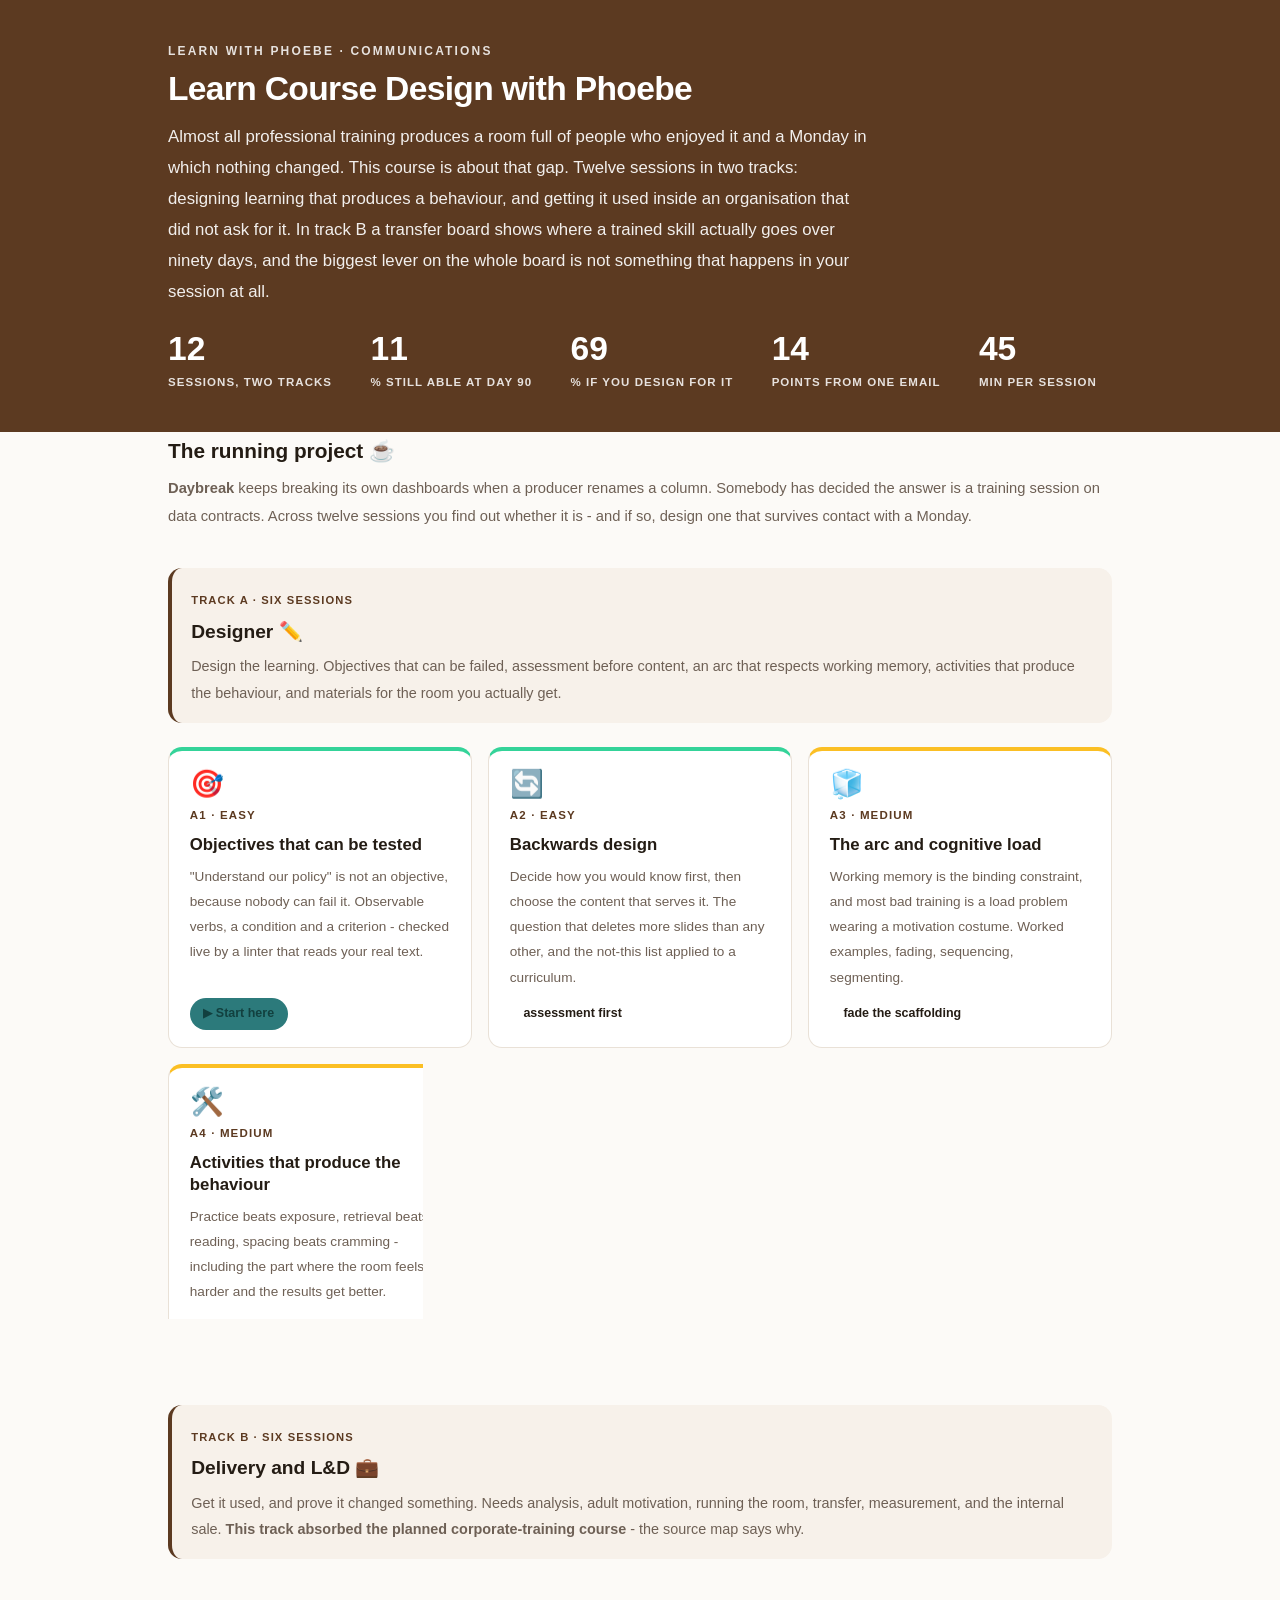
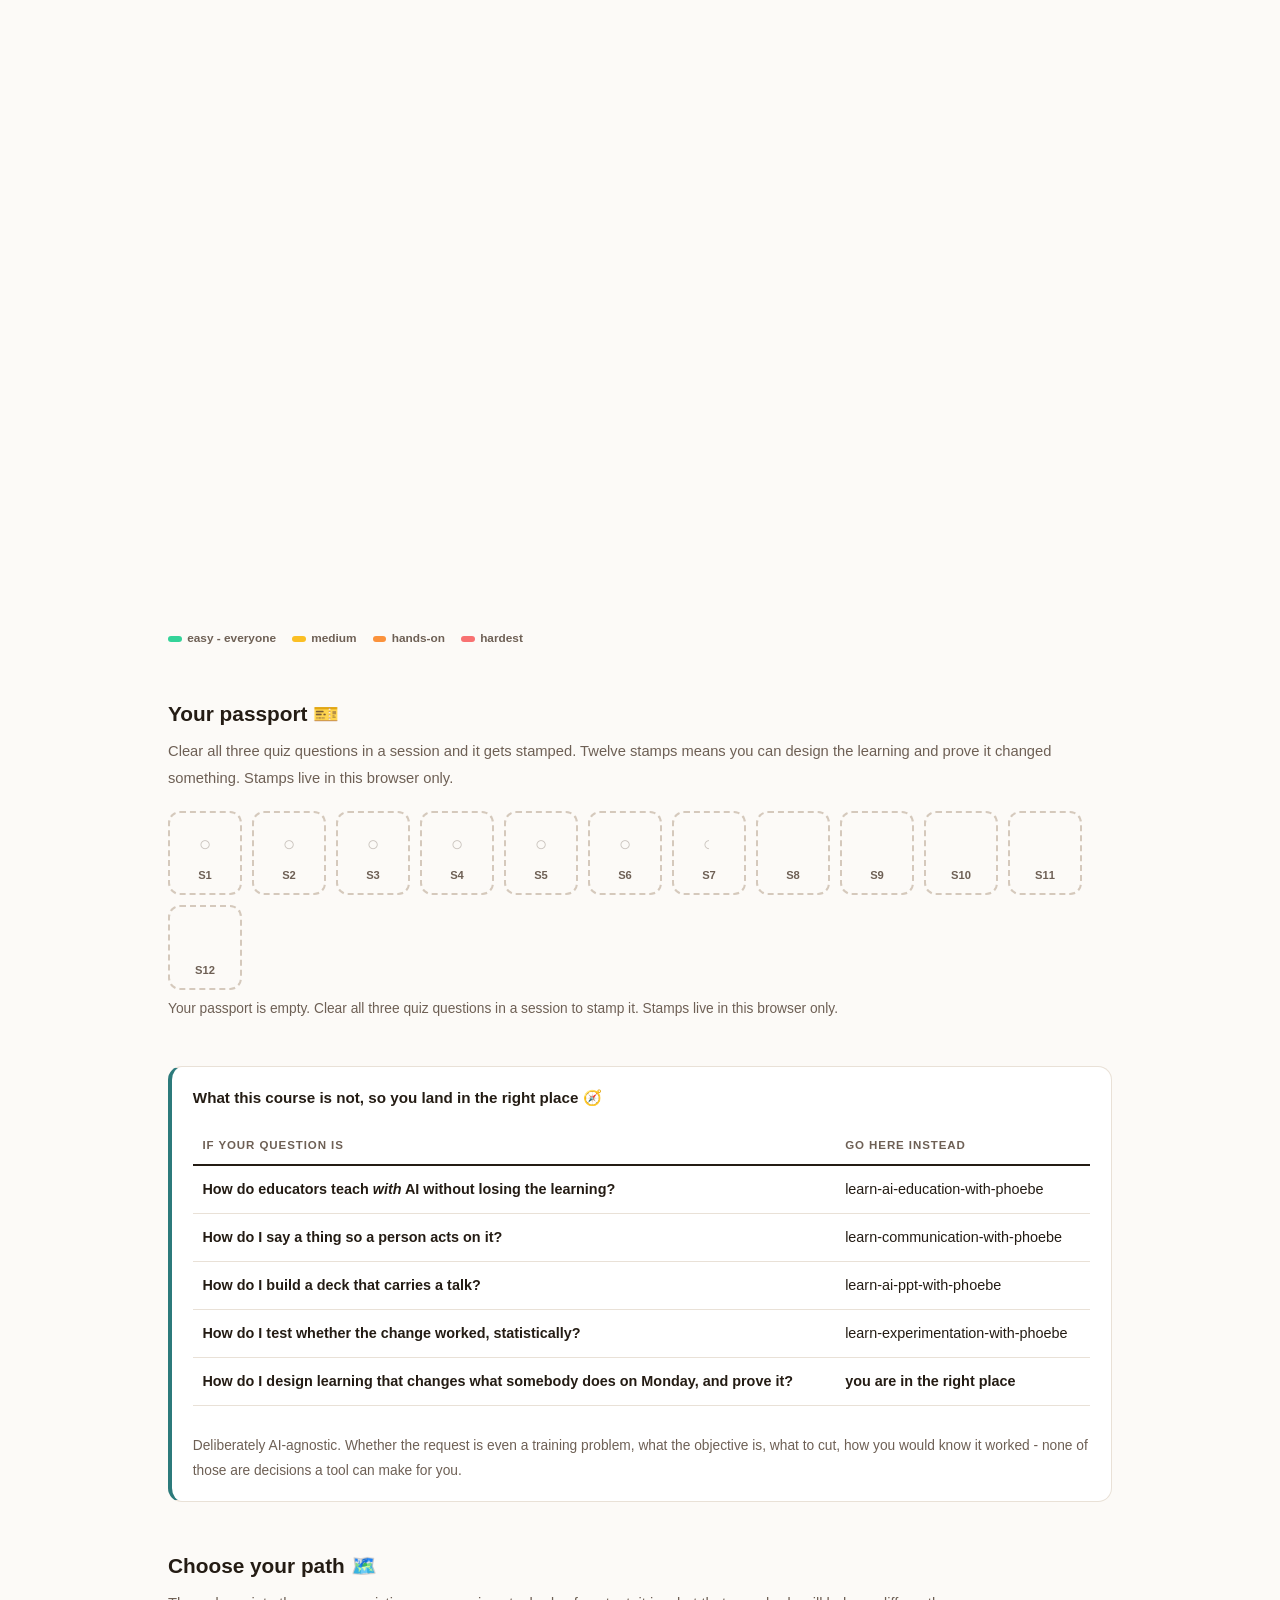
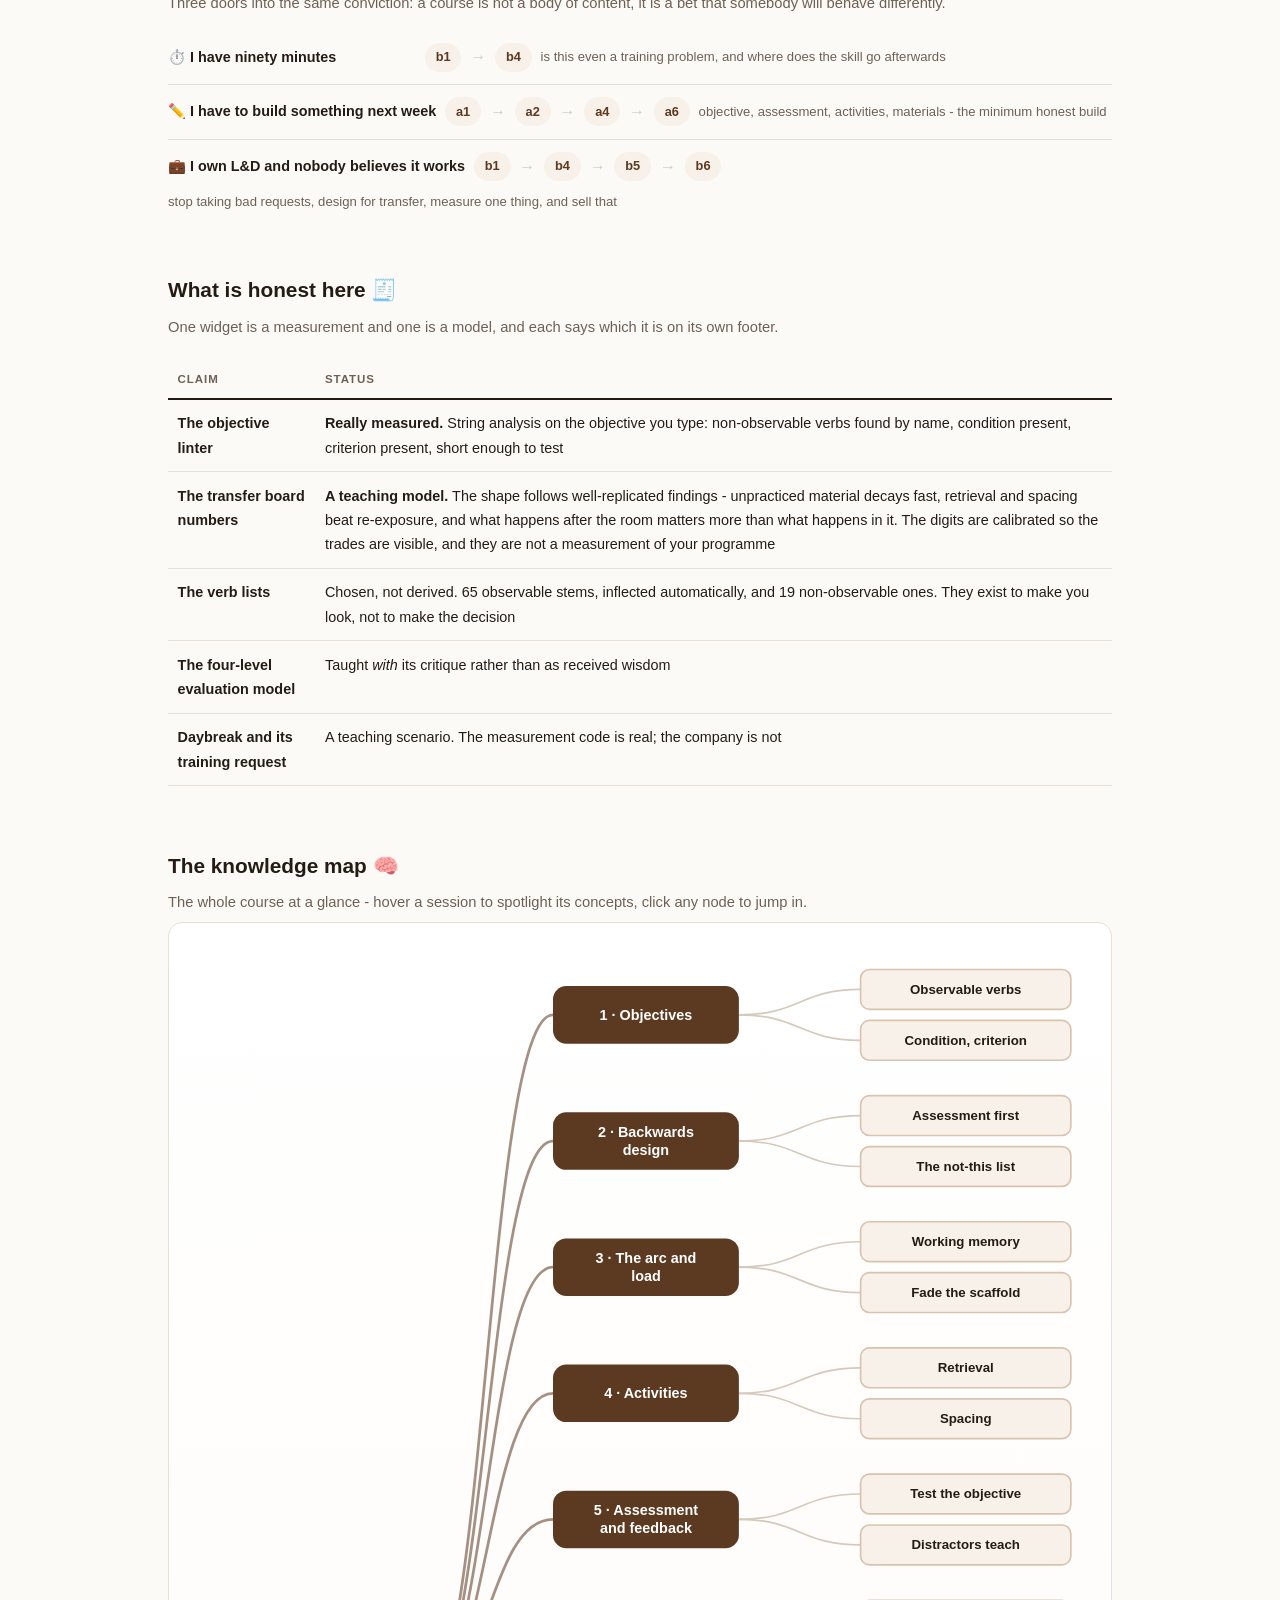
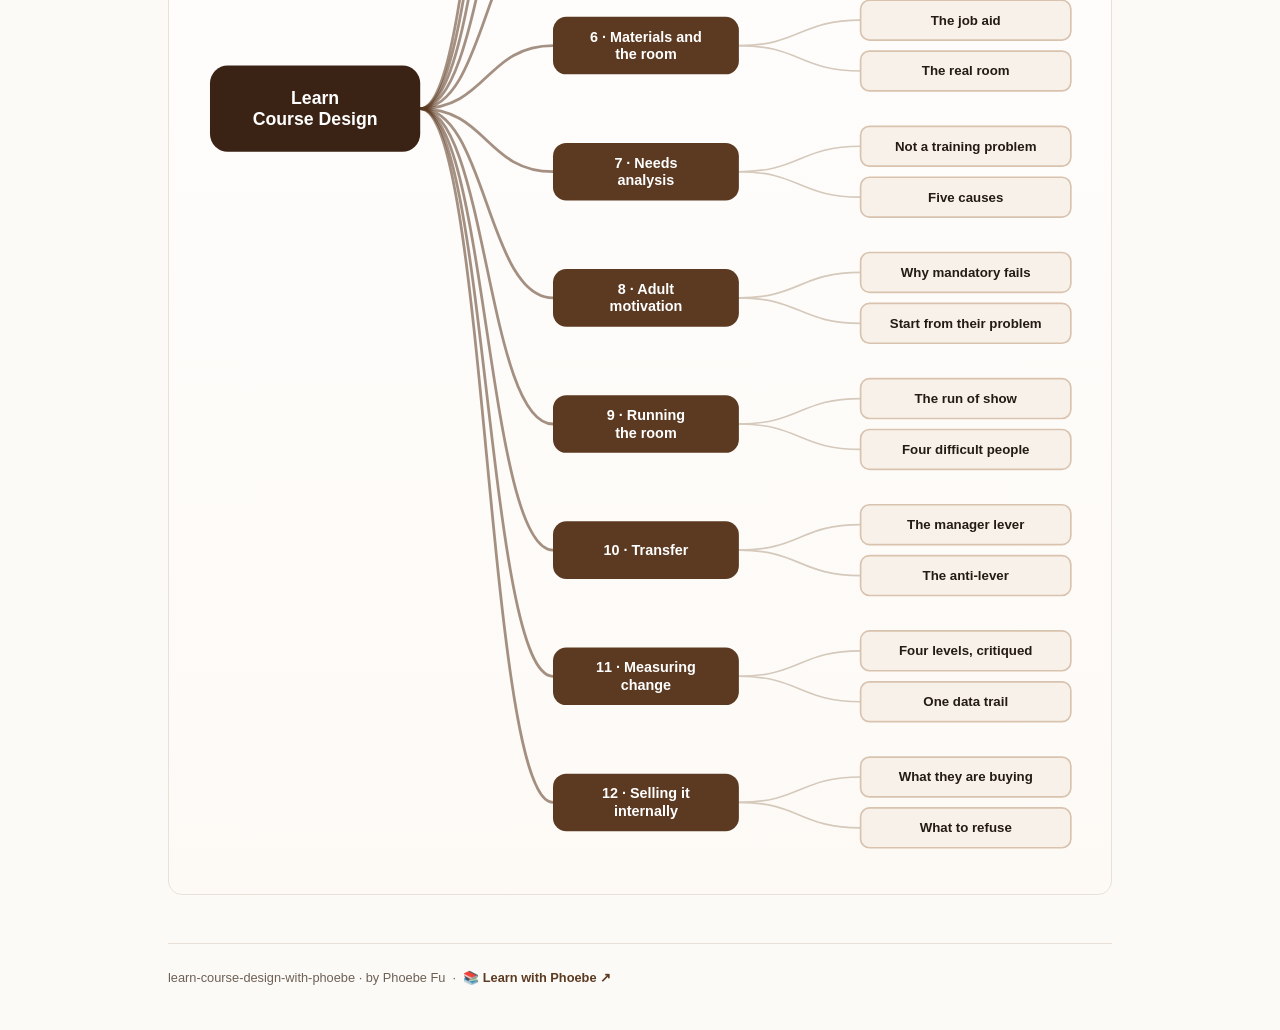
==== commit ca18c19a: "Landing page: remove the internal source-map path from the footer The landing page is the course's p" ====
--- a/index.html
+++ b/index.html
@@ -286,7 +286,6 @@
 
   <footer class="pagefoot">
     <span>learn-course-design-with-phoebe · by Phoebe Fu &nbsp;·&nbsp; 📚 <a href="https://phoebefu6.github.io/learn-with-phoebe/">Learn with Phoebe ↗</a></span>
-    <span>Source map, every constant, and the absorption note: <span class="mono">materials/official-course-map.md</span></span>
   </footer>
 
 </main>
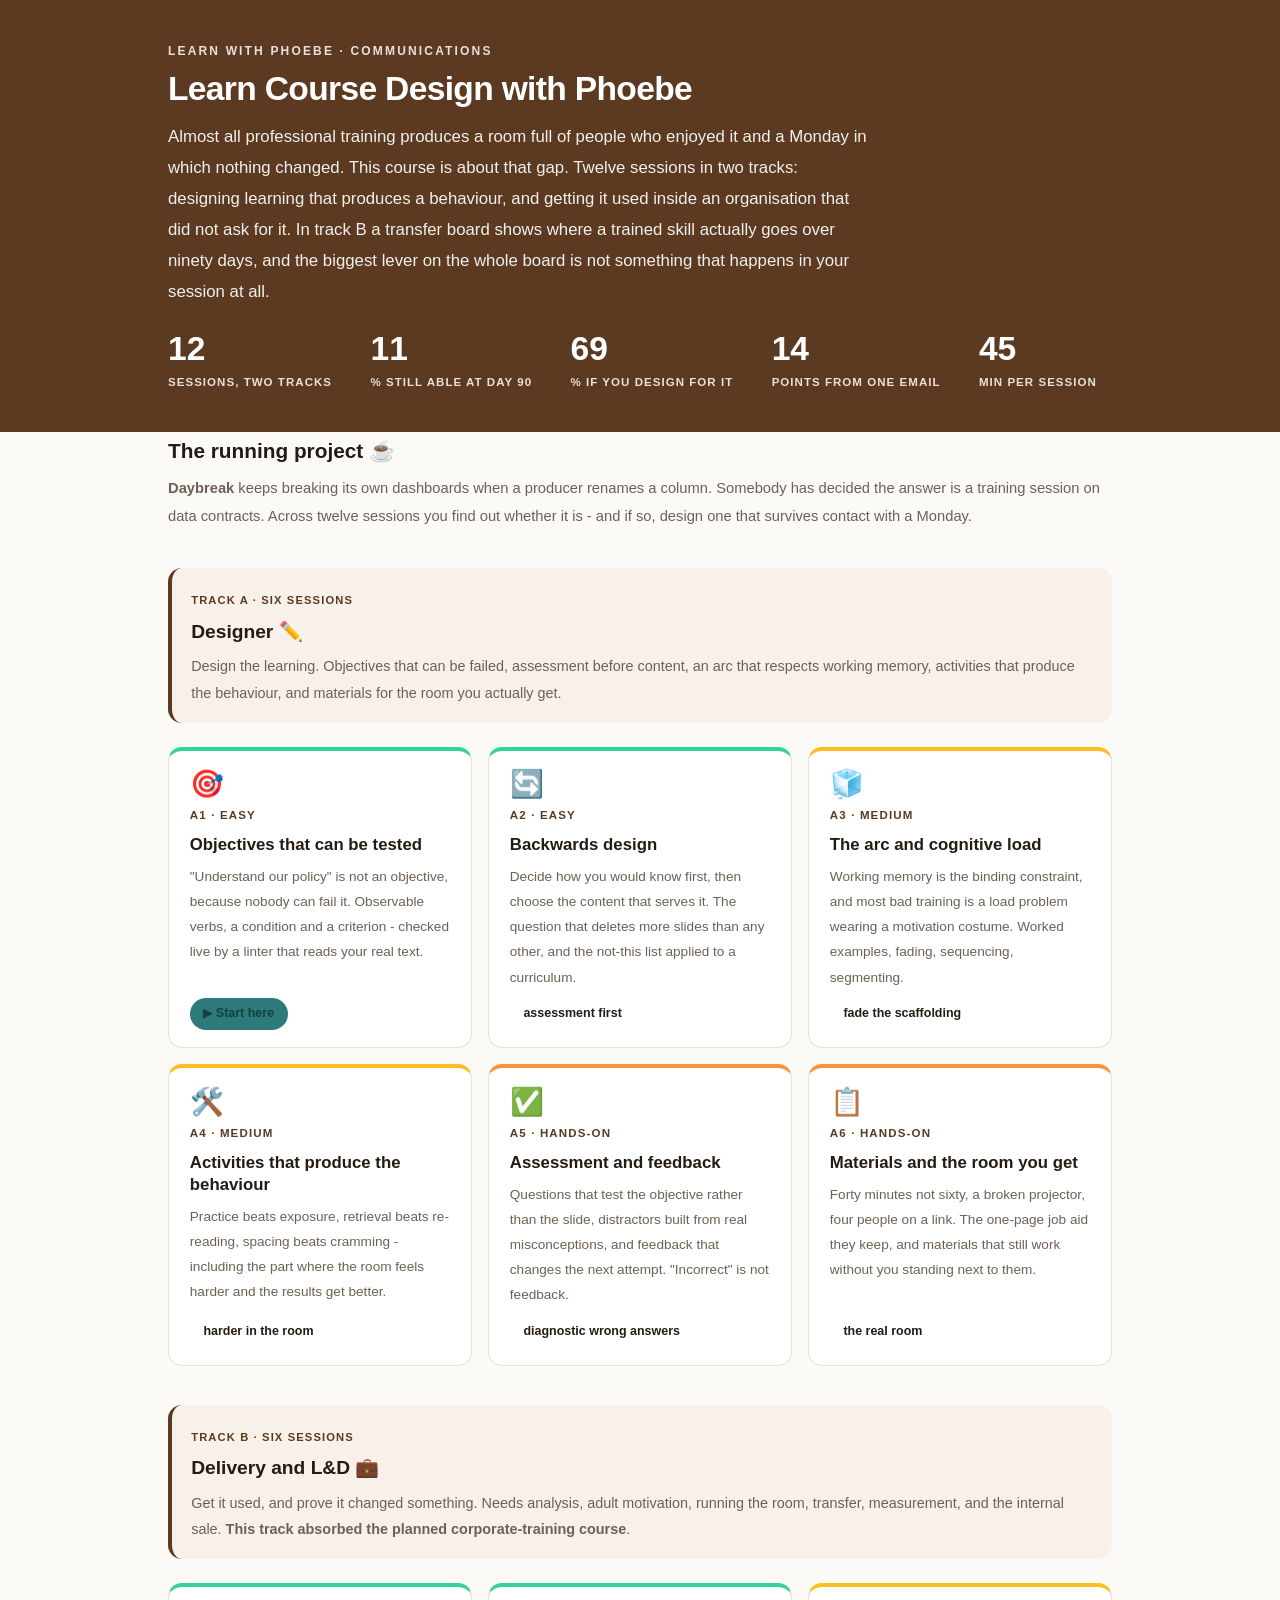
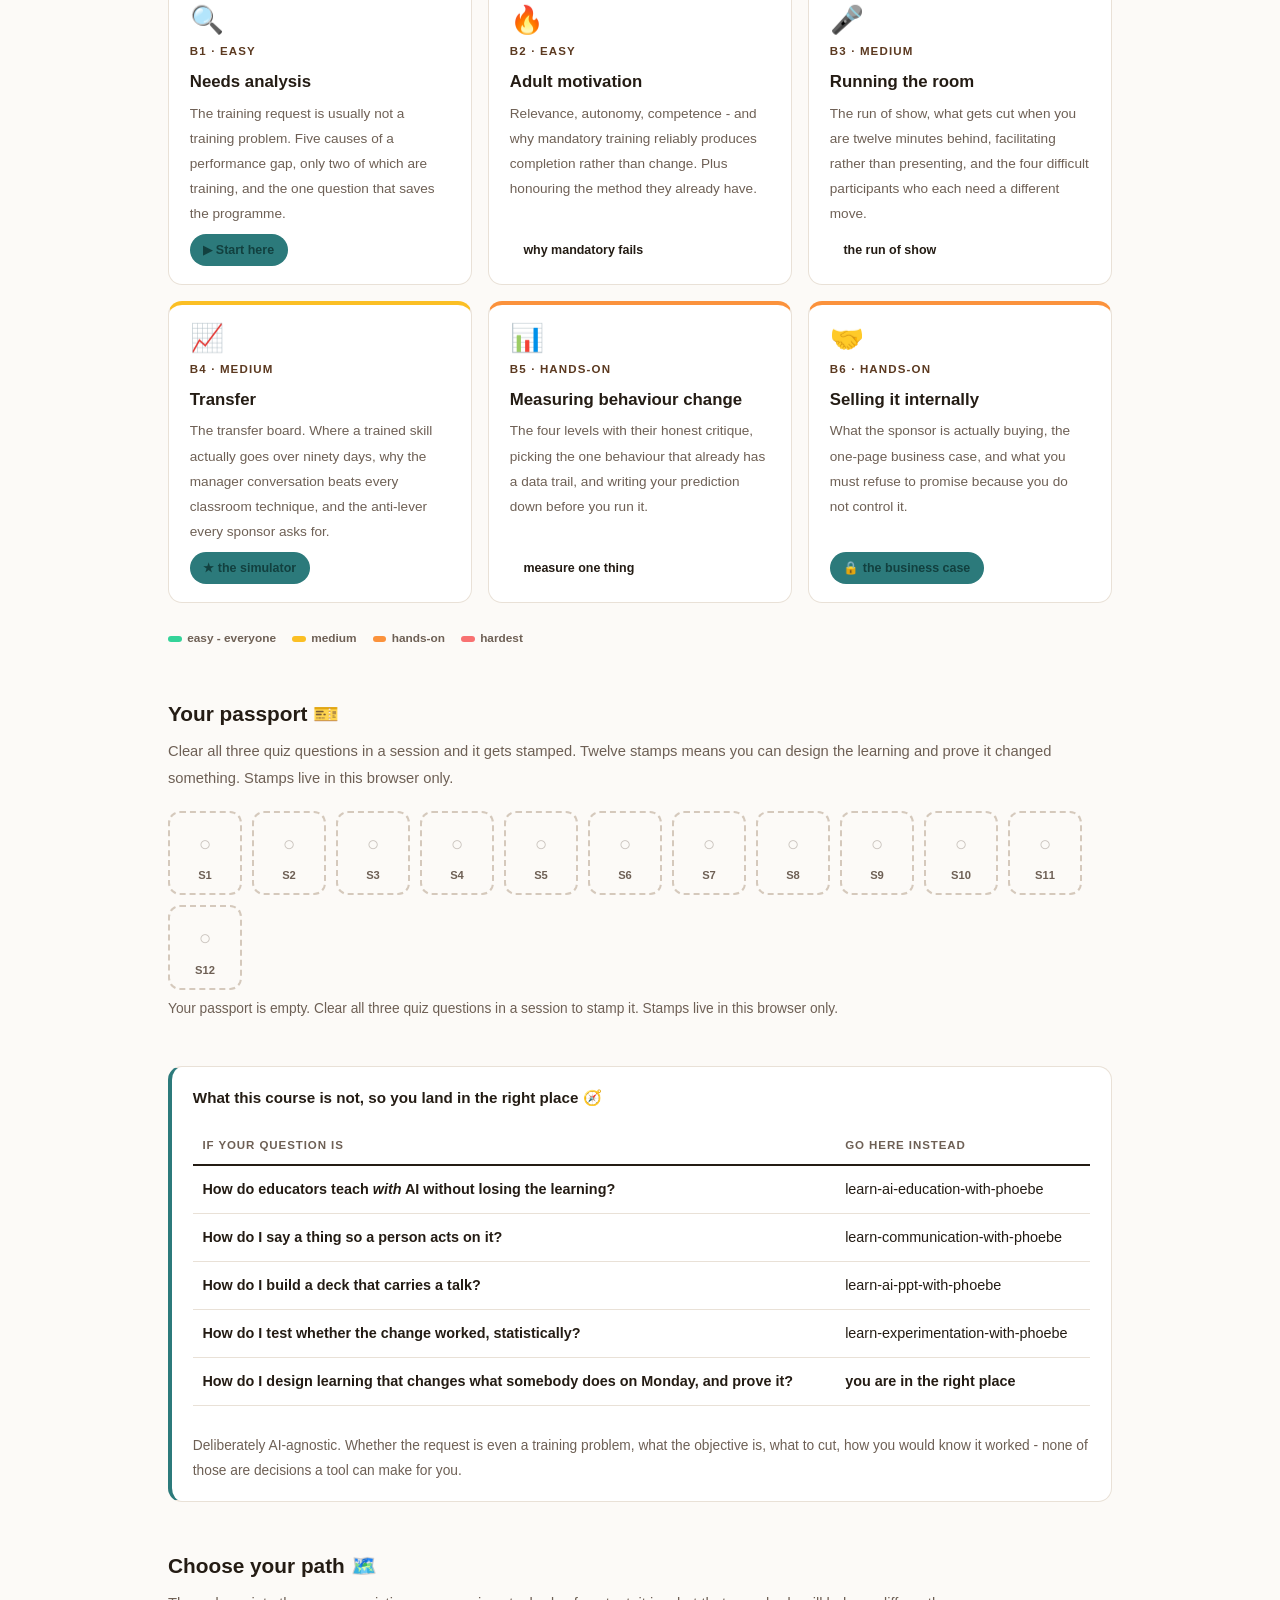
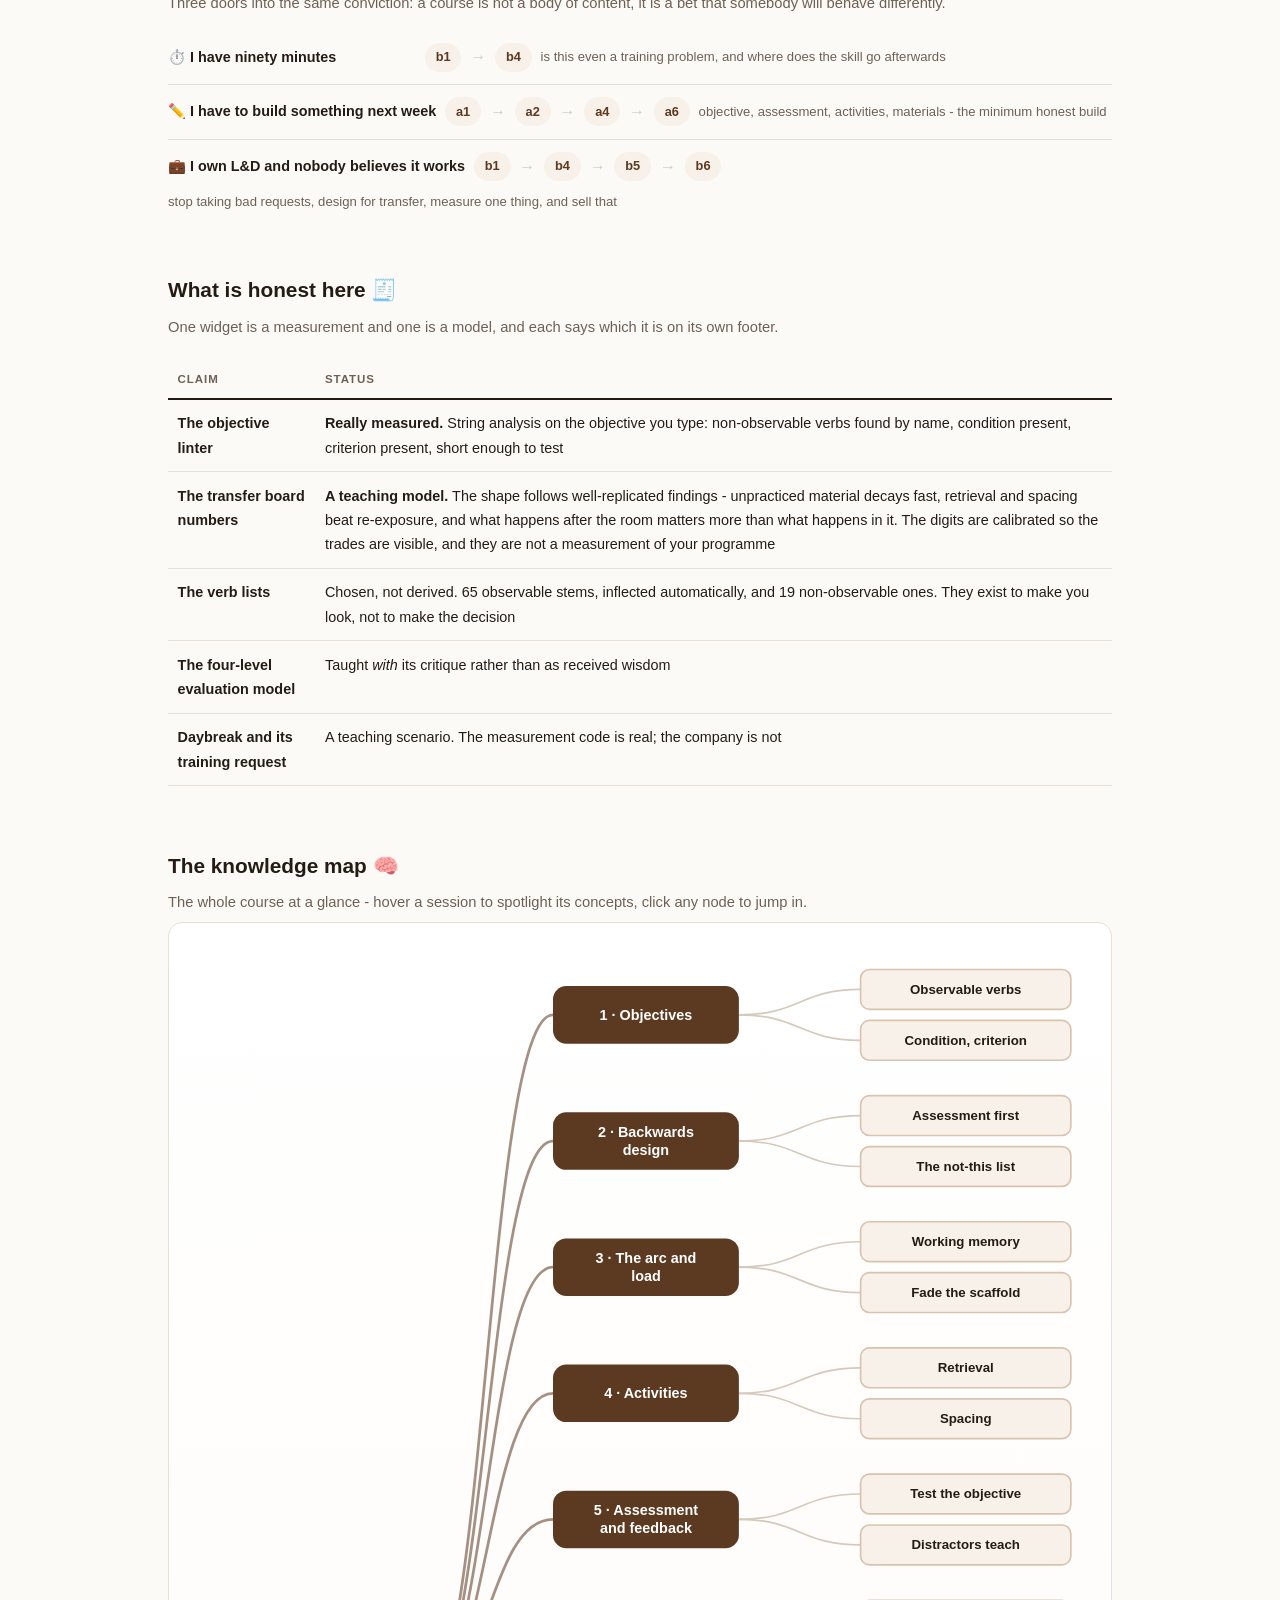
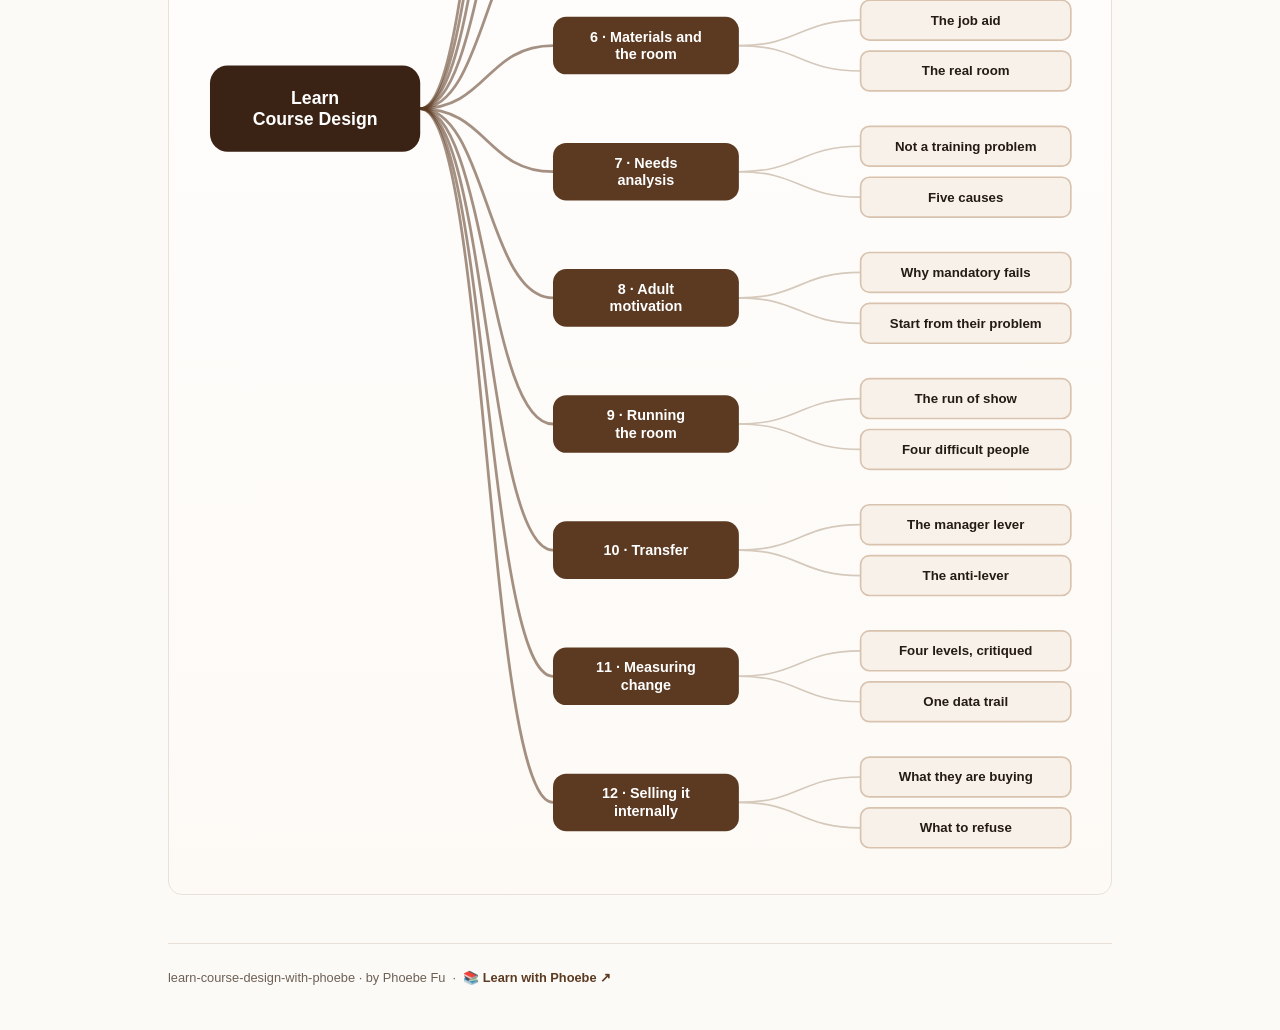
==== commit fab623f9: "Landing page: drop the reference to the internal source map The course map is a build artefact. Poin" ====
--- a/index.html
+++ b/index.html
@@ -159,7 +159,7 @@
     <div class="track-head">
       <span class="tk">Track B · six sessions</span>
       <h2>Delivery and L&amp;D 💼</h2>
-      <p>Get it used, and prove it changed something. Needs analysis, adult motivation, running the room, transfer, measurement, and the internal sale. <strong>This track absorbed the planned corporate-training course</strong> - the source map says why.</p>
+      <p>Get it used, and prove it changed something. Needs analysis, adult motivation, running the room, transfer, measurement, and the internal sale. <strong>This track absorbed the planned corporate-training course</strong>.</p>
     </div>
     <div class="course-grid">
       <a class="course-card" href="courses/b1-needs-analysis.html" style="--diff:#34D399">
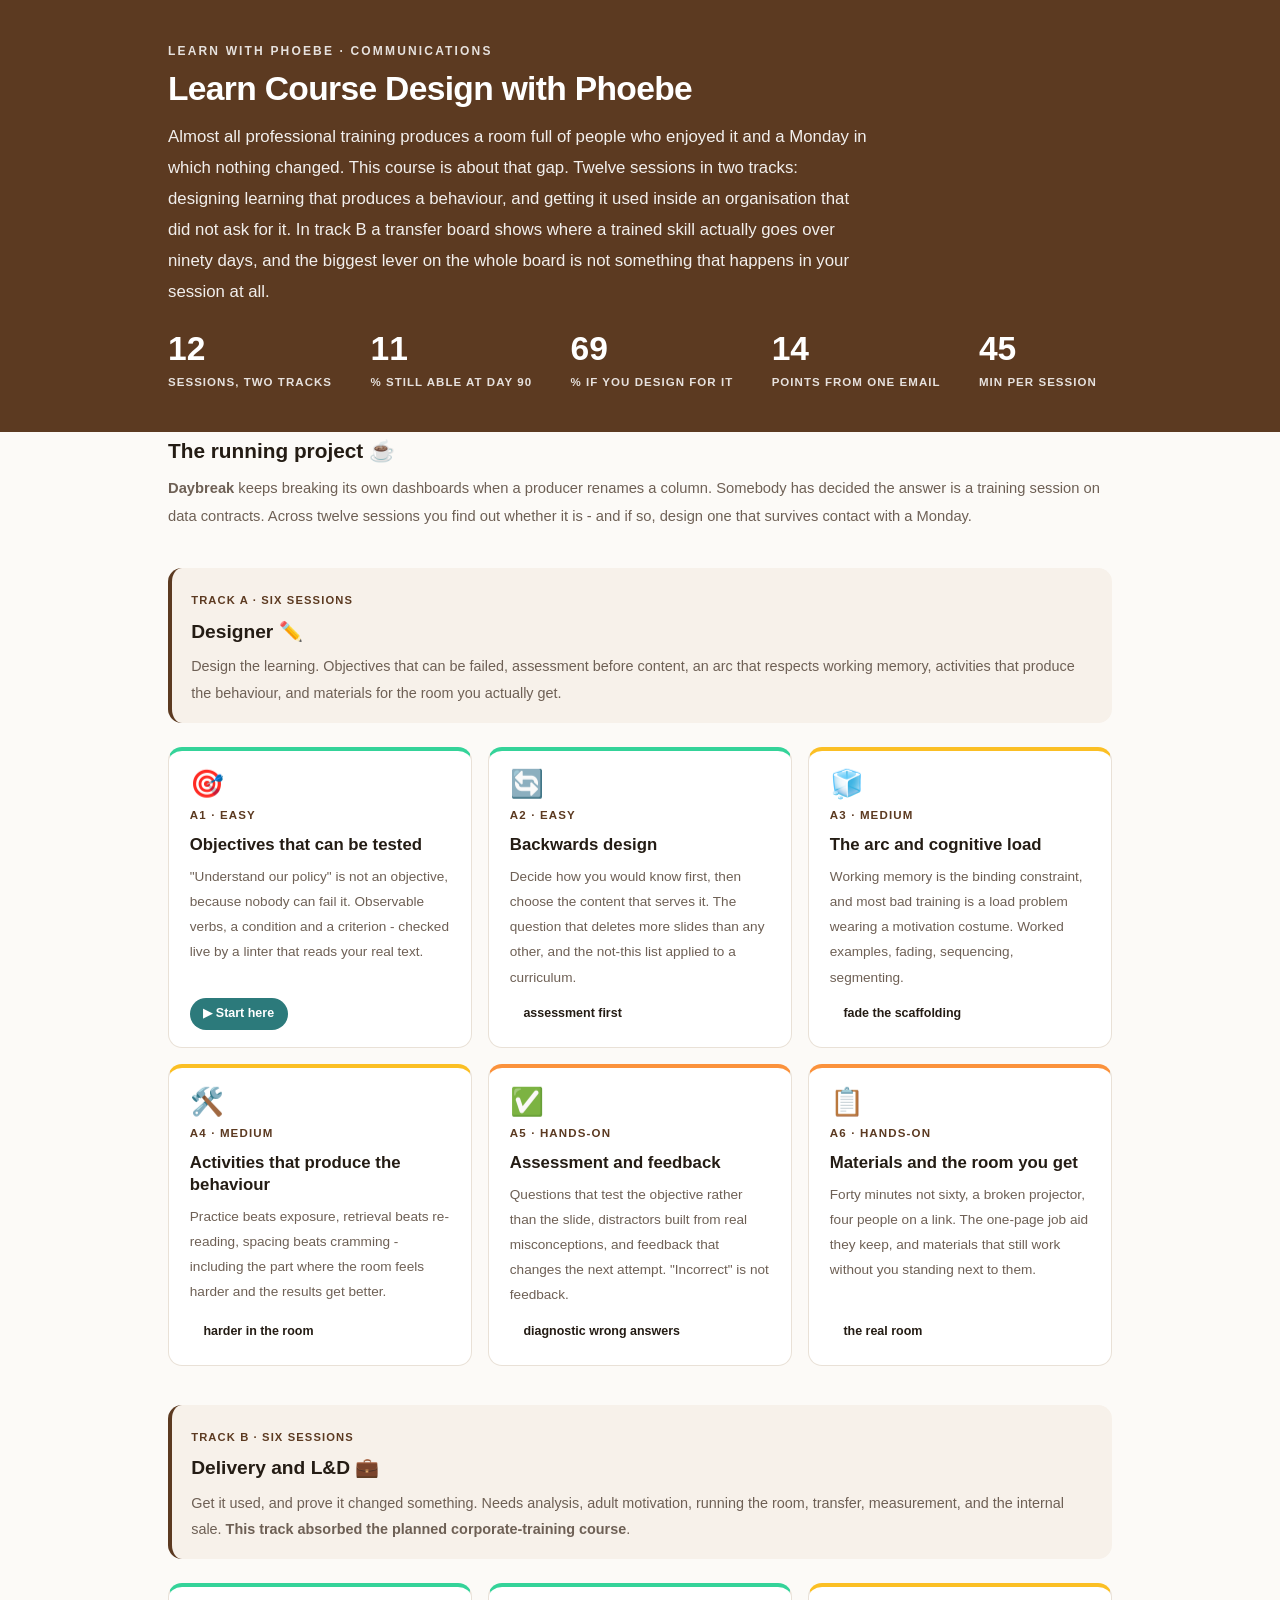
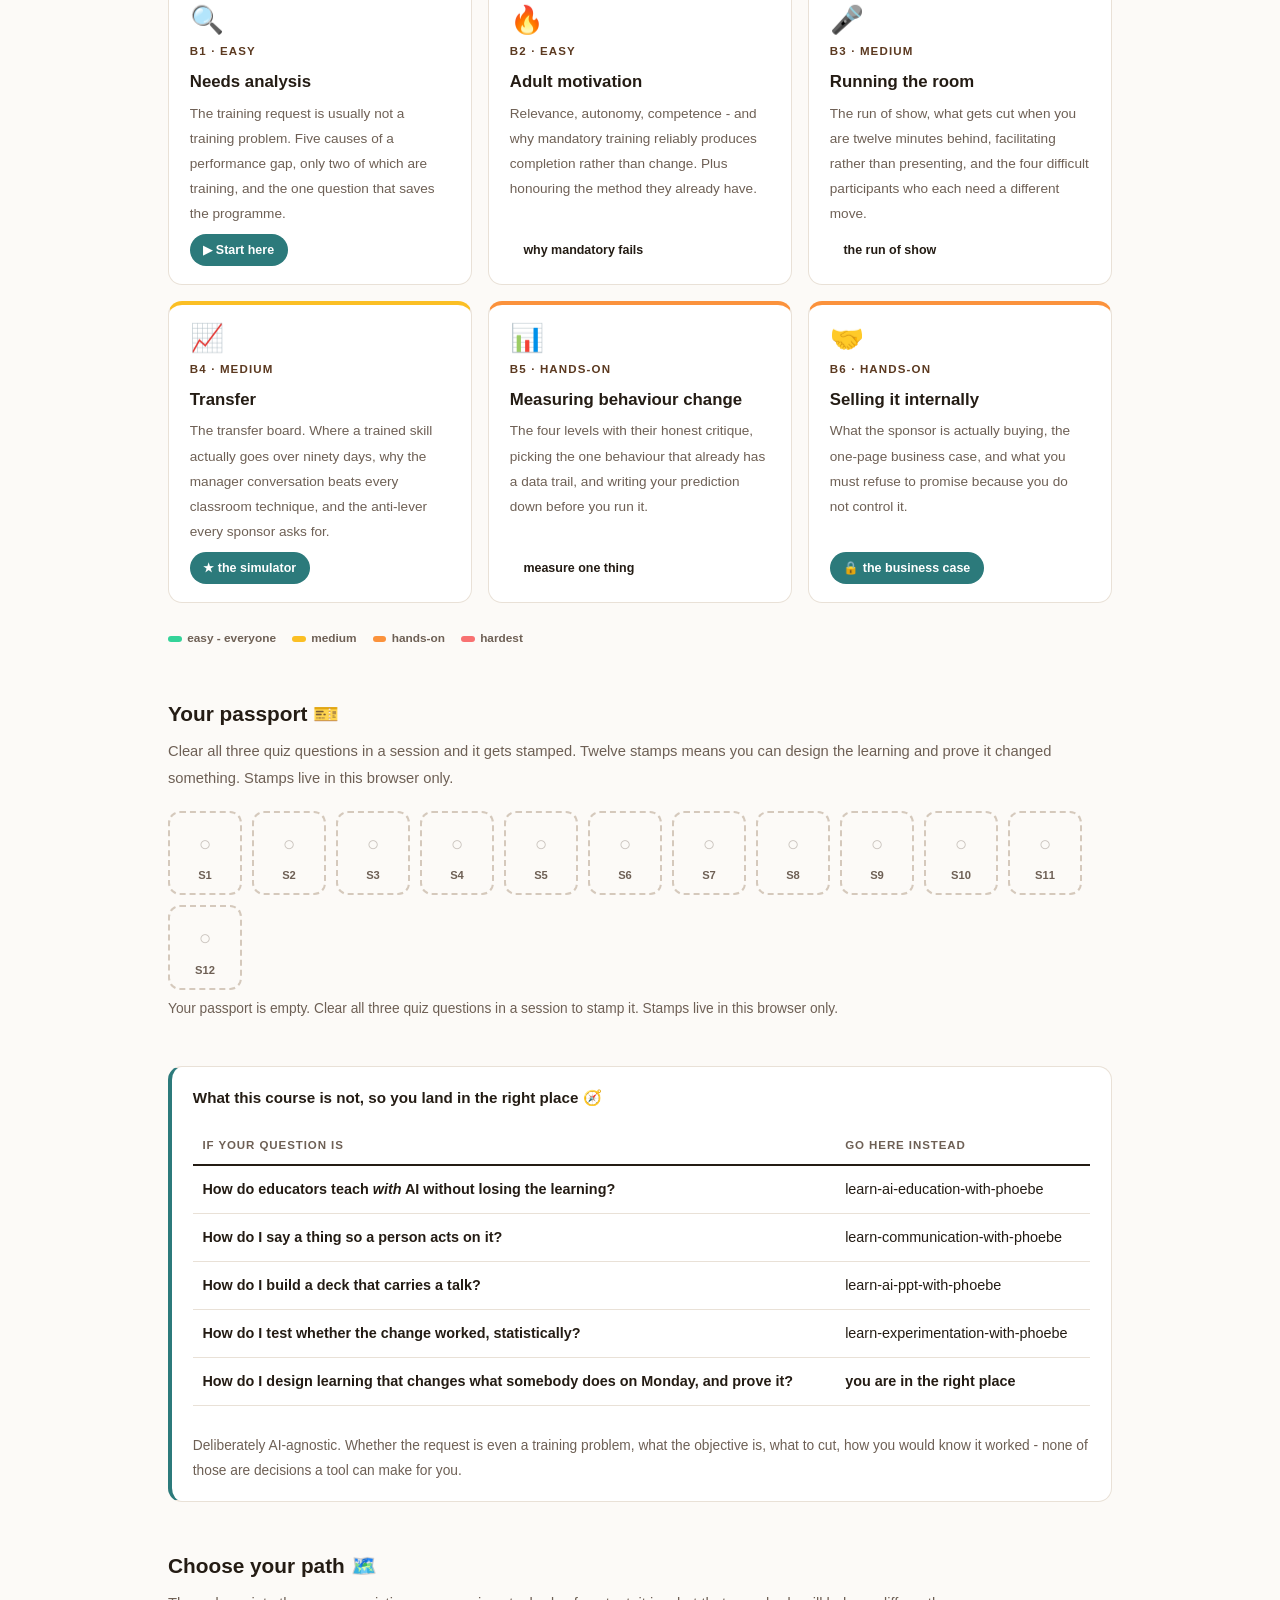
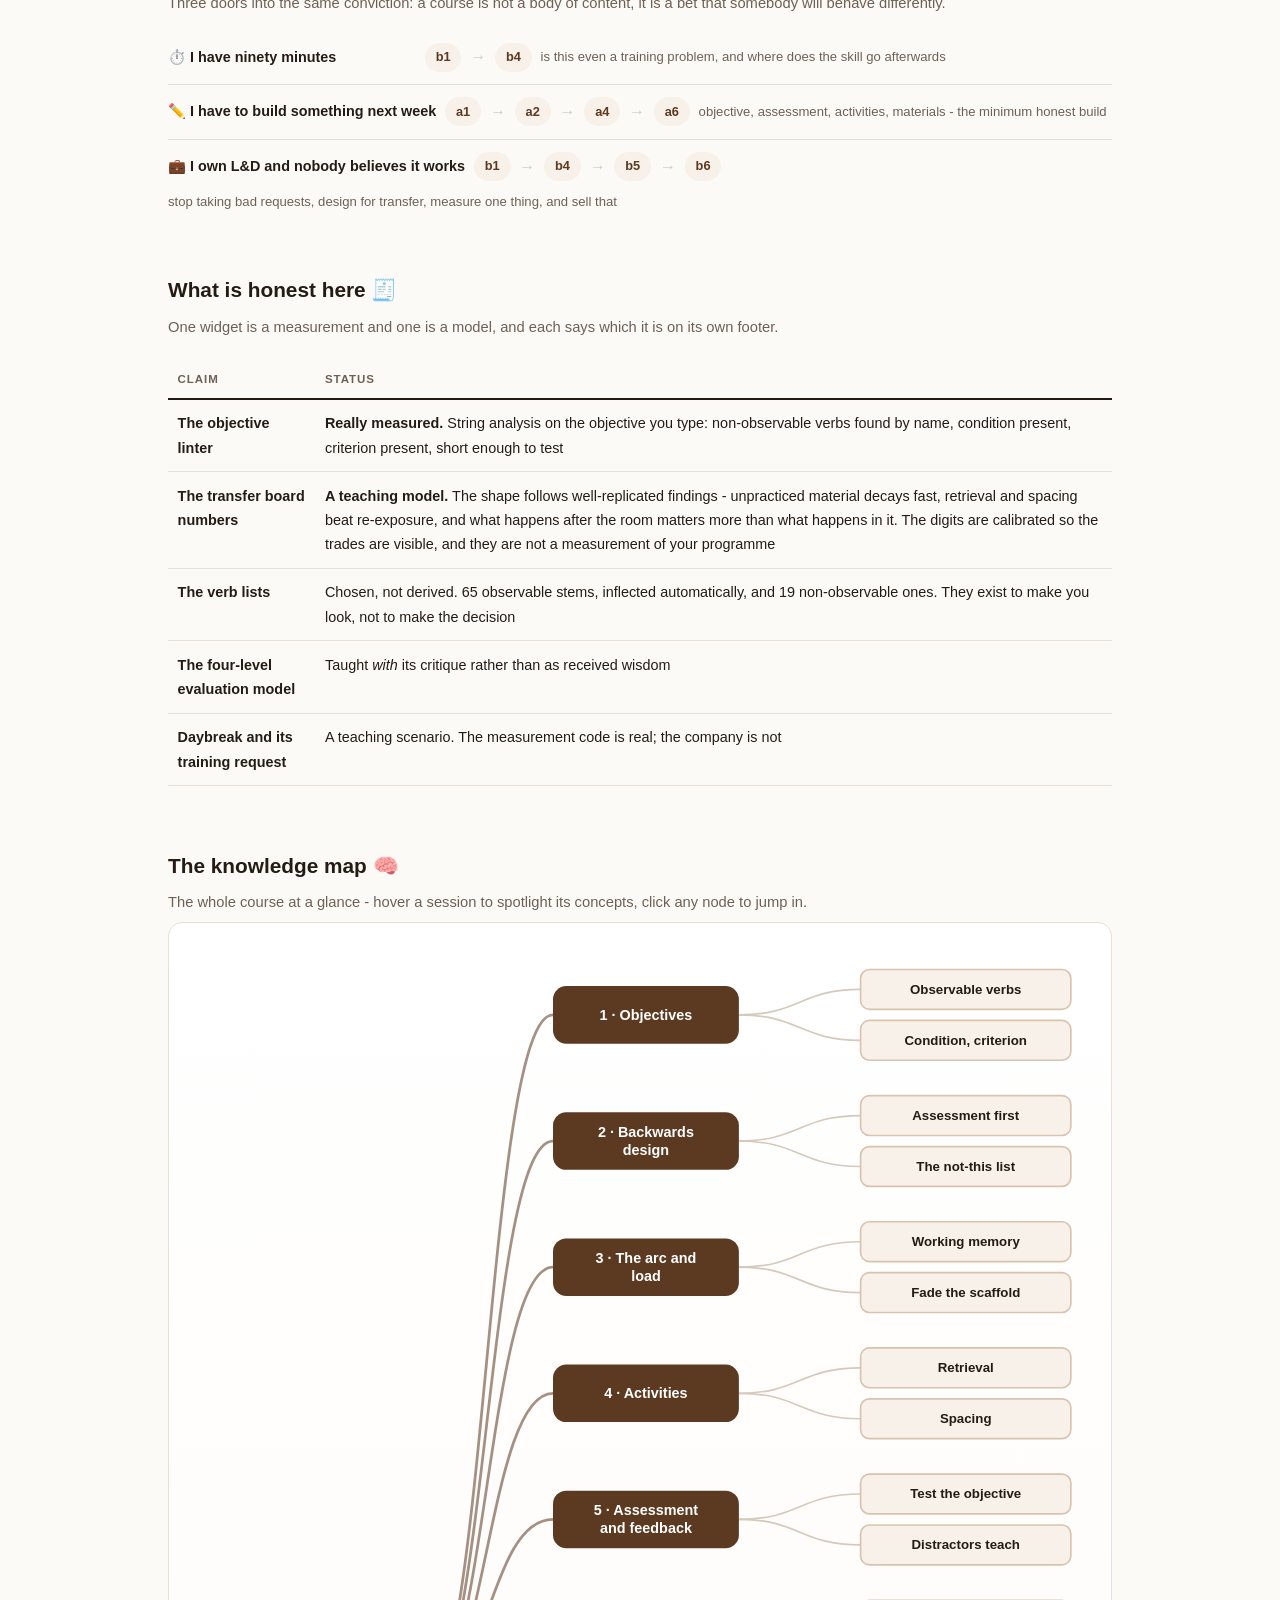
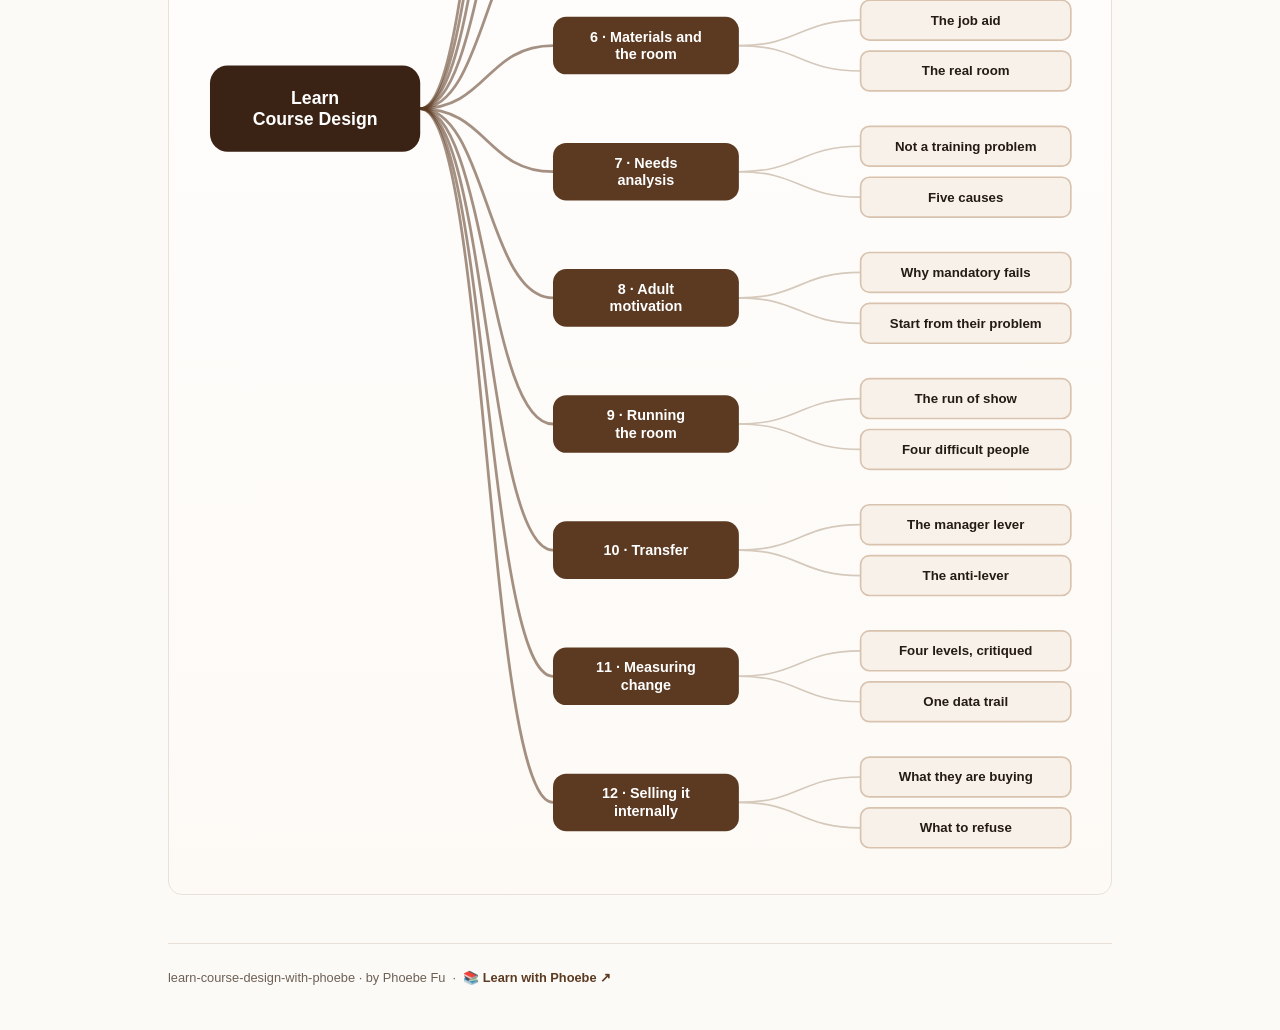
==== commit f1c4b22e: "Fix unreadable pills and labels: white text on the amber fill The "Real world" pill, build-along ste" ====
--- a/index.html
+++ b/index.html
@@ -19,7 +19,7 @@
 <meta name="twitter:image" content="https://phoebefu6.github.io/learn-course-design-with-phoebe/assets/og-cover.png">
 <!-- social:end -->
 <title>Learn Course Design with Phoebe</title>
-<link rel="stylesheet" href="assets/style.css?v=3">
+<link rel="stylesheet" href="assets/style.css?v=6">
 <style>
 
   .stats-row { display: flex; gap: 2.4rem; margin-top: 1.5rem; flex-wrap: wrap; }
--- a/assets/style.css
+++ b/assets/style.css
@@ -113,8 +113,9 @@
   border-bottom: 1px solid var(--hairline);
   padding: .55rem 0;
 }
-.toolbar .wrap { display: flex; align-items: center; gap: .6rem; }
-.toolbar .crumb { font-size: .8rem; color: var(--muted); font-weight: 600; margin-right: auto; }
+.toolbar .wrap { display: flex; align-items: center; gap: .5rem; flex-wrap: nowrap; }
+.toolbar .crumb { font-size: .8rem; color: var(--muted); font-weight: 600; margin-right: auto; min-width: 0; white-space: nowrap; overflow: hidden; text-overflow: ellipsis; }
+.toolbar .btn { white-space: nowrap; flex: none; padding: .38rem .8rem; font-size: .78rem; line-height: 1.2; }
 .toolbar .crumb a { color: var(--indigo); text-decoration: none; }
 .btn {
   border: 1px solid var(--hairline);
@@ -234,7 +235,7 @@
 .pill.solid { background: var(--indigo); color: #fff; }
 .pill.light { background: var(--indigo-50); color: var(--indigo); }
 .pill.inkpill { background: var(--ink); color: #fff; }
-.pill.amber, .pill.peach { background: var(--amber); color: var(--amber-ink); }
+.pill.amber, .pill.peach { background: var(--amber); color: #fff; }
 .pill.bare { color: var(--faint); }
 
 /* ---------- 4D grid ---------- */
@@ -292,7 +293,7 @@
   padding: .15rem .7rem;
 }
 .prompt-box.bad .label { background: var(--faint); color: var(--ink); }
-.prompt-box.good .label { background: var(--amber); color: var(--amber-ink); }
+.prompt-box.good .label { background: var(--amber); color: #fff; }
 .copy-btn {
   position: absolute;
   top: .7rem;
@@ -309,16 +310,20 @@
   transition: background .15s ease;
 }
 .copy-btn:hover { background: rgba(255,255,255,.22); }
-.copy-btn.copied { background: var(--amber); border-color: var(--amber); color: var(--amber-ink); }
+.copy-btn.copied { background: var(--amber); border-color: var(--amber); color: #fff; }
 
 /* ---------- demo steps ---------- */
 .steps { counter-reset: step; margin: .6rem 0 1rem; }
 .step {
-  display: flex;
-  gap: .9rem;
+  display: grid;
+  grid-template-columns: max-content minmax(0, 1fr);
+  column-gap: .9rem;
+  row-gap: .2rem;
   padding: .85rem 0;
   border-bottom: .5px solid var(--hairline);
 }
+.step > * { grid-column: 2; min-width: 0; }
+.step > .prompt-box { margin: .8rem 0 .4rem; }
 .step:last-child { border-bottom: none; }
 .step::before {
   counter-increment: step;
@@ -357,7 +362,7 @@
 .callout.example .ex-pill {
   display: inline-block;
   background: var(--amber);
-  color: var(--amber-ink);
+  color: #fff;
   border-radius: 999px;
   padding: .15rem .7rem;
   font-size: .68rem;
@@ -699,7 +704,7 @@
   font-family: inherit; transition: all .14s ease; white-space: nowrap;
 }
 .sql-btn:hover { background: rgba(255,255,255,.2); }
-.sql-btn.sql-run { background: var(--amber); color: var(--amber-ink); border-color: var(--amber); }
+.sql-btn.sql-run { background: var(--amber); color: #fff; border-color: var(--amber); }
 .sql-btn.sql-run:hover { filter: brightness(1.05); }
 .sql-label {
   display: block;
@@ -822,7 +827,10 @@
   /* 44px tap targets */
   details.card summary { min-height: 44px; }
   .qopt { min-height: 44px; display: flex; align-items: center; padding: .7rem .9rem; }
-  .toolbar .btn, .pagefoot a { min-height: 44px; display: inline-flex; align-items: center; }
+  .toolbar .btn, .pagefoot a { min-height: 44px; display: inline-flex; align-items: center; justify-content: center; }
+  .toolbar .crumb, .toolbar #zoom-toggle { display: none; }
+  .toolbar .btn { flex: 1 1 0; padding: .3rem .4rem; font-size: .72rem; }
+  table.clean { display: block; overflow-x: auto; -webkit-overflow-scrolling: touch; }
 }
 
 @media (max-width: 640px) {
@@ -950,7 +958,7 @@
   z-index: 2;
 }
 .hs-pin:hover { transform: translate(-50%, -50%) scale(1.18); }
-.hs-pin.on { background: var(--amber); color: var(--amber-ink); }
+.hs-pin.on { background: var(--amber); color: #fff; }
 .hs-pin::before {
   content: ""; position: absolute; inset: -7px; border-radius: 999px;
   border: 2px solid var(--indigo); opacity: 0;
@@ -1096,7 +1104,7 @@
   padding: 4px 11px; border-radius: 999px;
   background: rgba(255,255,255,.15);
 }
-.stakes-read .sk-delta.good { background: var(--amber); color: var(--amber-ink); }
+.stakes-read .sk-delta.good { background: var(--amber); color: #fff; }
 .stakes-read .sk-delta.bad { background: #FCA5A5; color: #7f1d1d; }
 
 /* --- 6. scorecard: halfway self-grade ------------------ */
@@ -1132,7 +1140,7 @@
   background: var(--indigo-50); color: var(--indigo-deep);
   border: 1px solid var(--indigo-soft); cursor: default;
 }
-.pp-pill.full { background: var(--amber); color: var(--amber-ink); border-color: var(--amber); }
+.pp-pill.full { background: var(--amber); color: #fff; border-color: var(--amber); }
 .pp-strip { display: flex; gap: 10px; flex-wrap: wrap; margin: 18px 0 6px; }
 .pp-stamp {
   display: flex; flex-direction: column; align-items: center; gap: 6px;
@@ -1159,7 +1167,7 @@
   display: inline-block; margin-bottom: 7px;
   font: 800 0.68rem Inter, sans-serif; letter-spacing: .07em;
   text-transform: uppercase; padding: 3px 10px; border-radius: 999px;
-  background: var(--amber); color: var(--amber-ink);
+  background: var(--amber); color: #fff;
 }
 
 /* --- mobile floor (desktop is the product) ------------- */
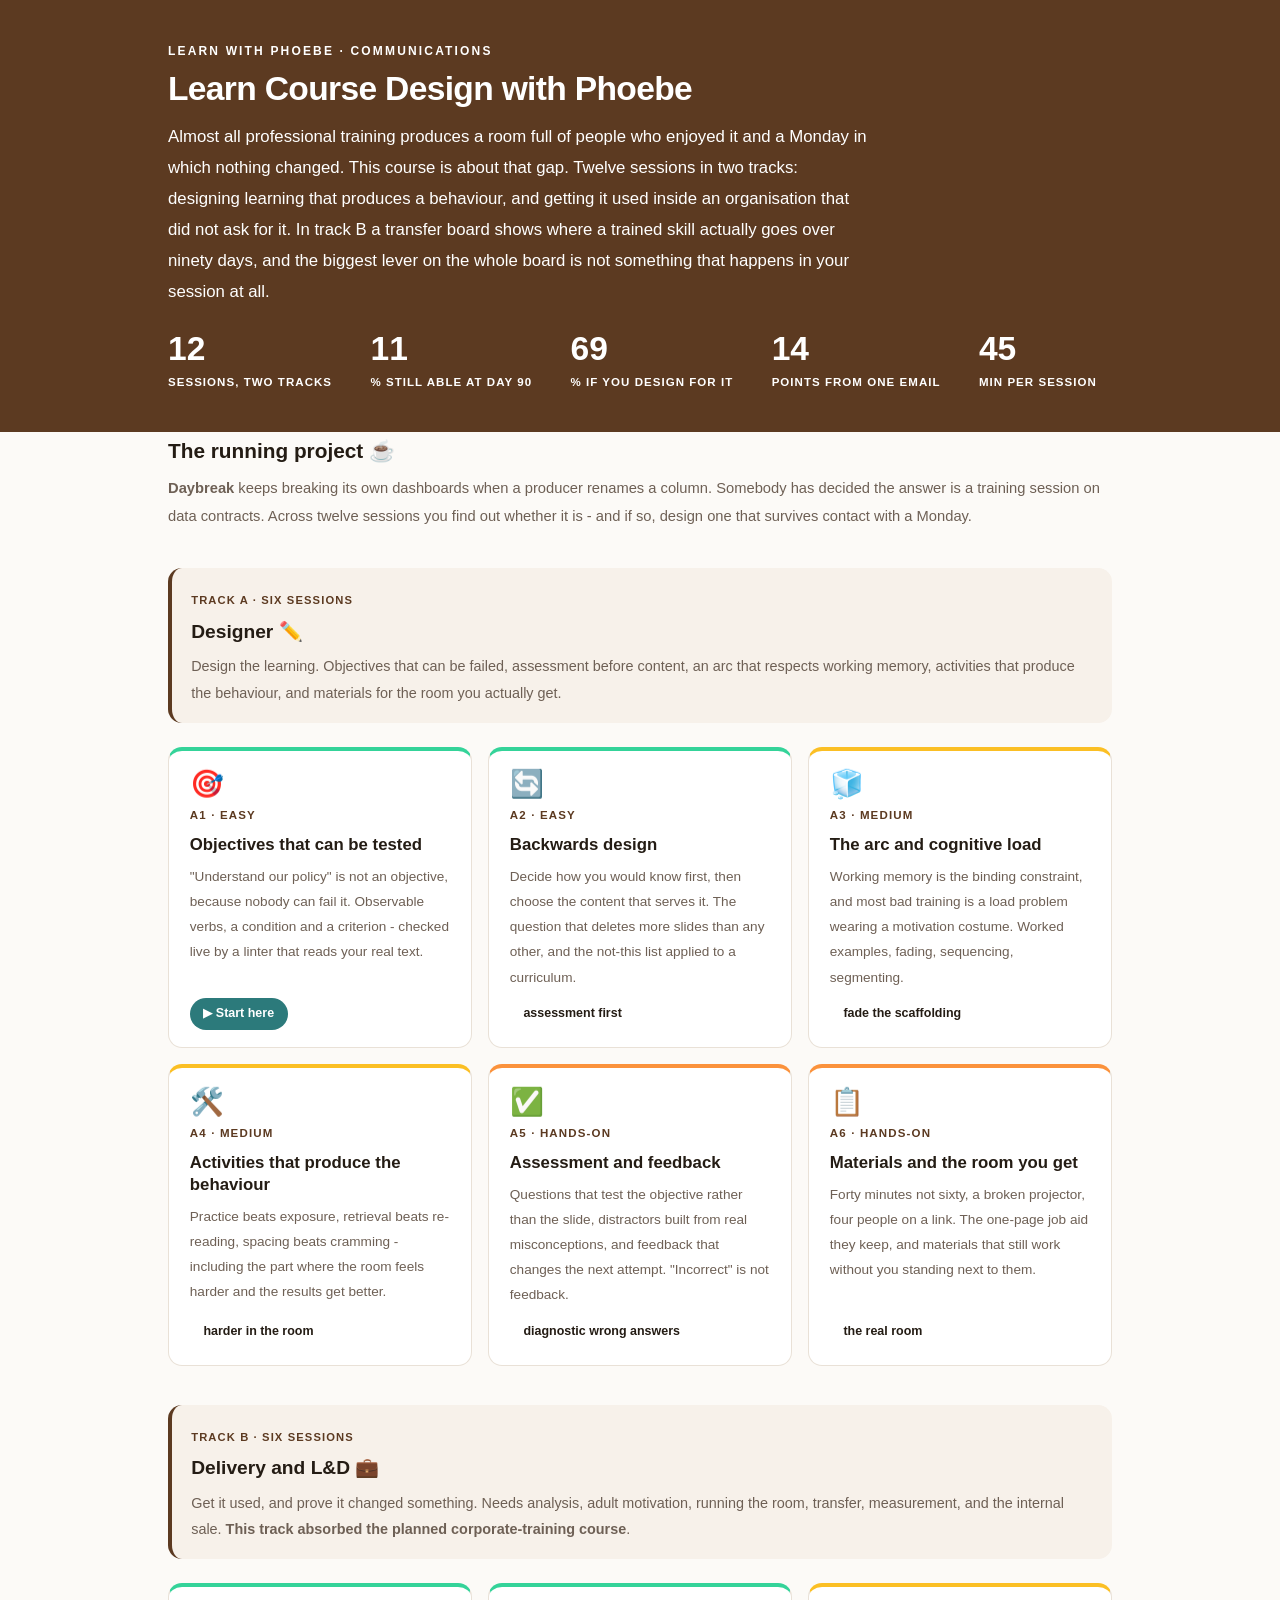
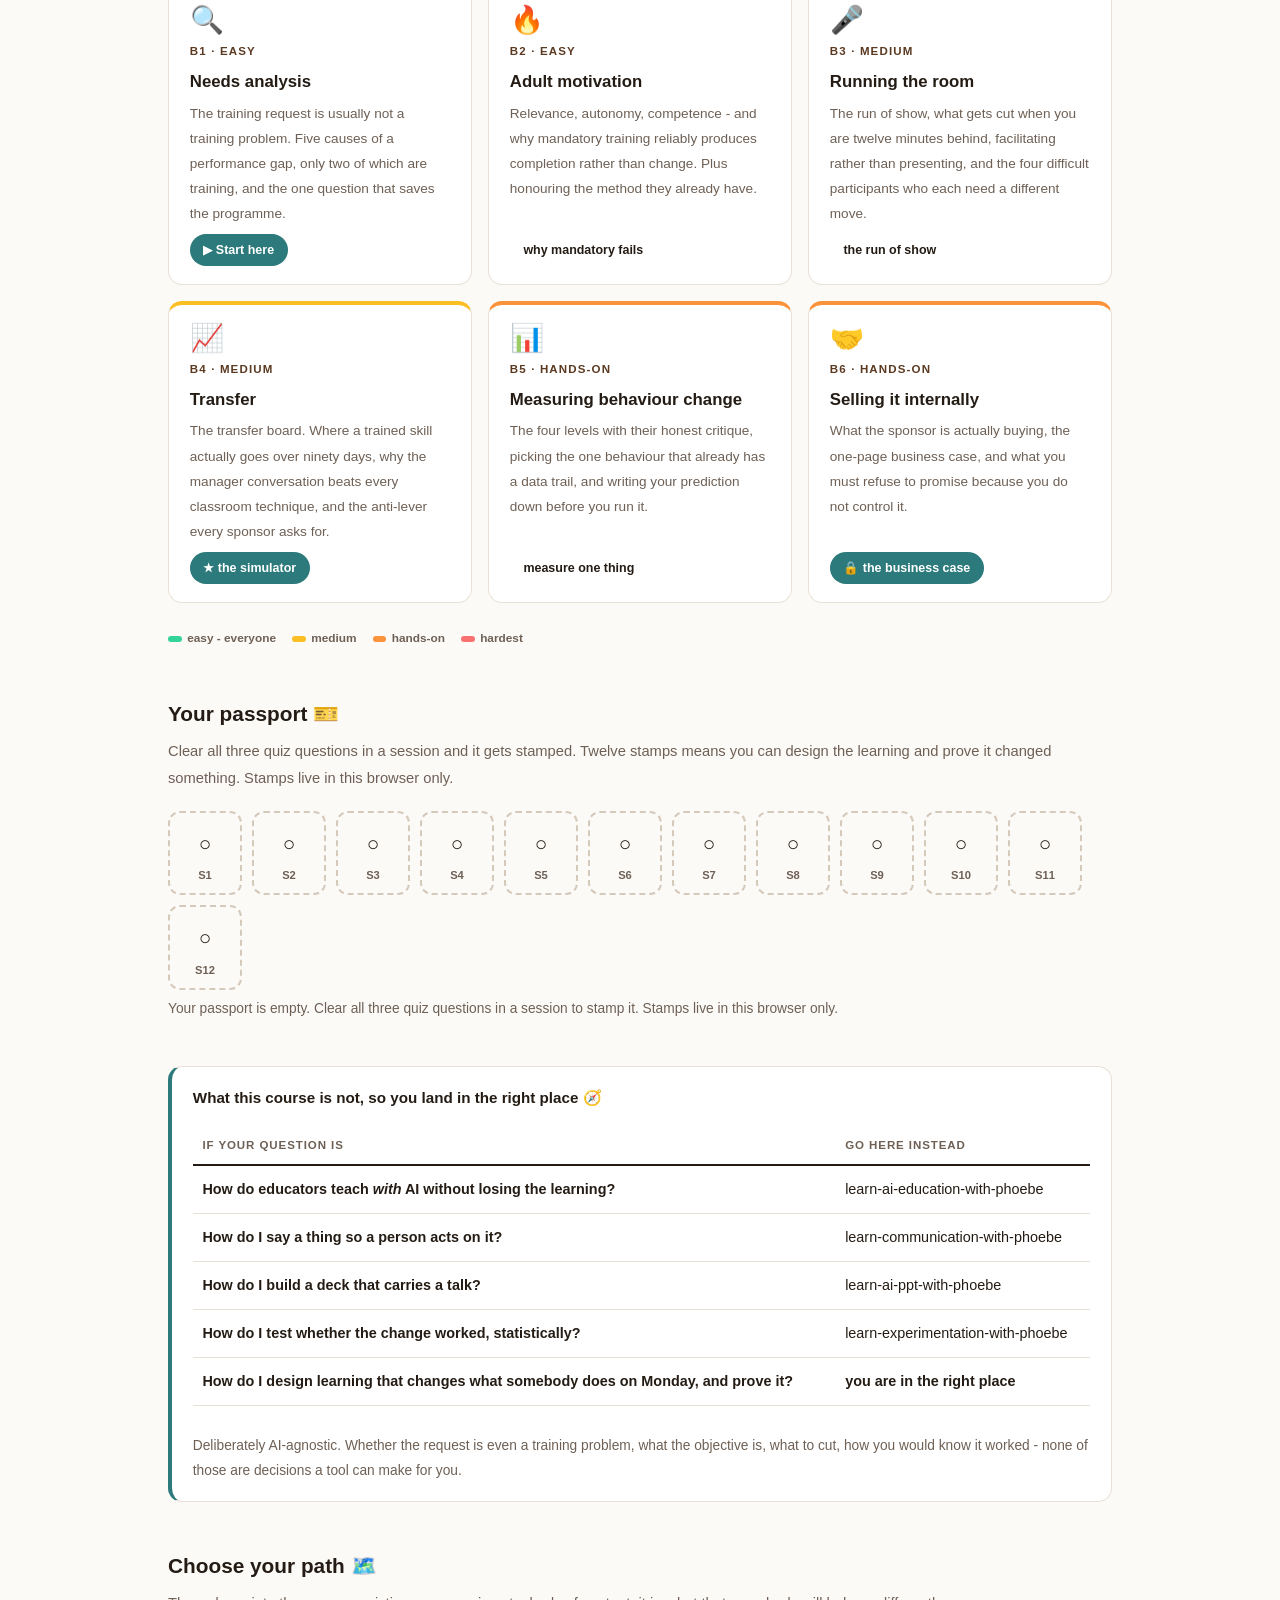
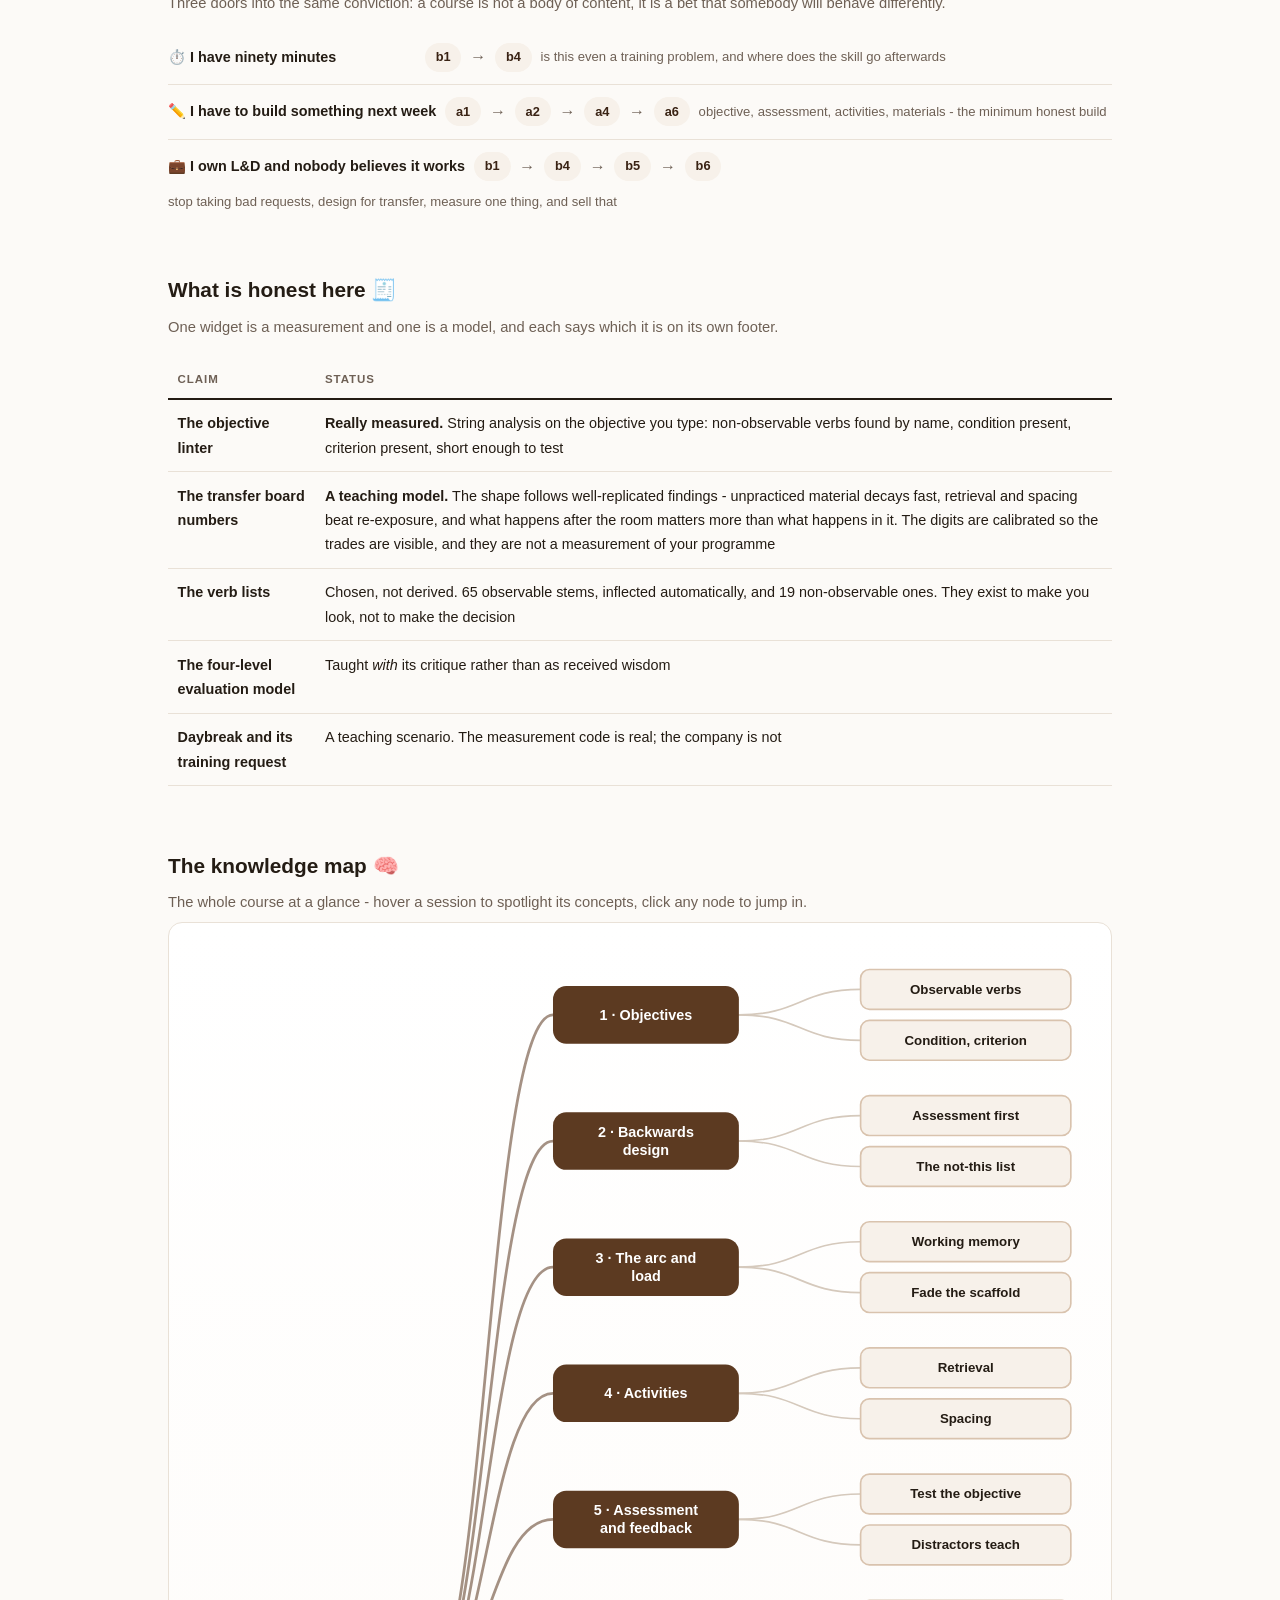
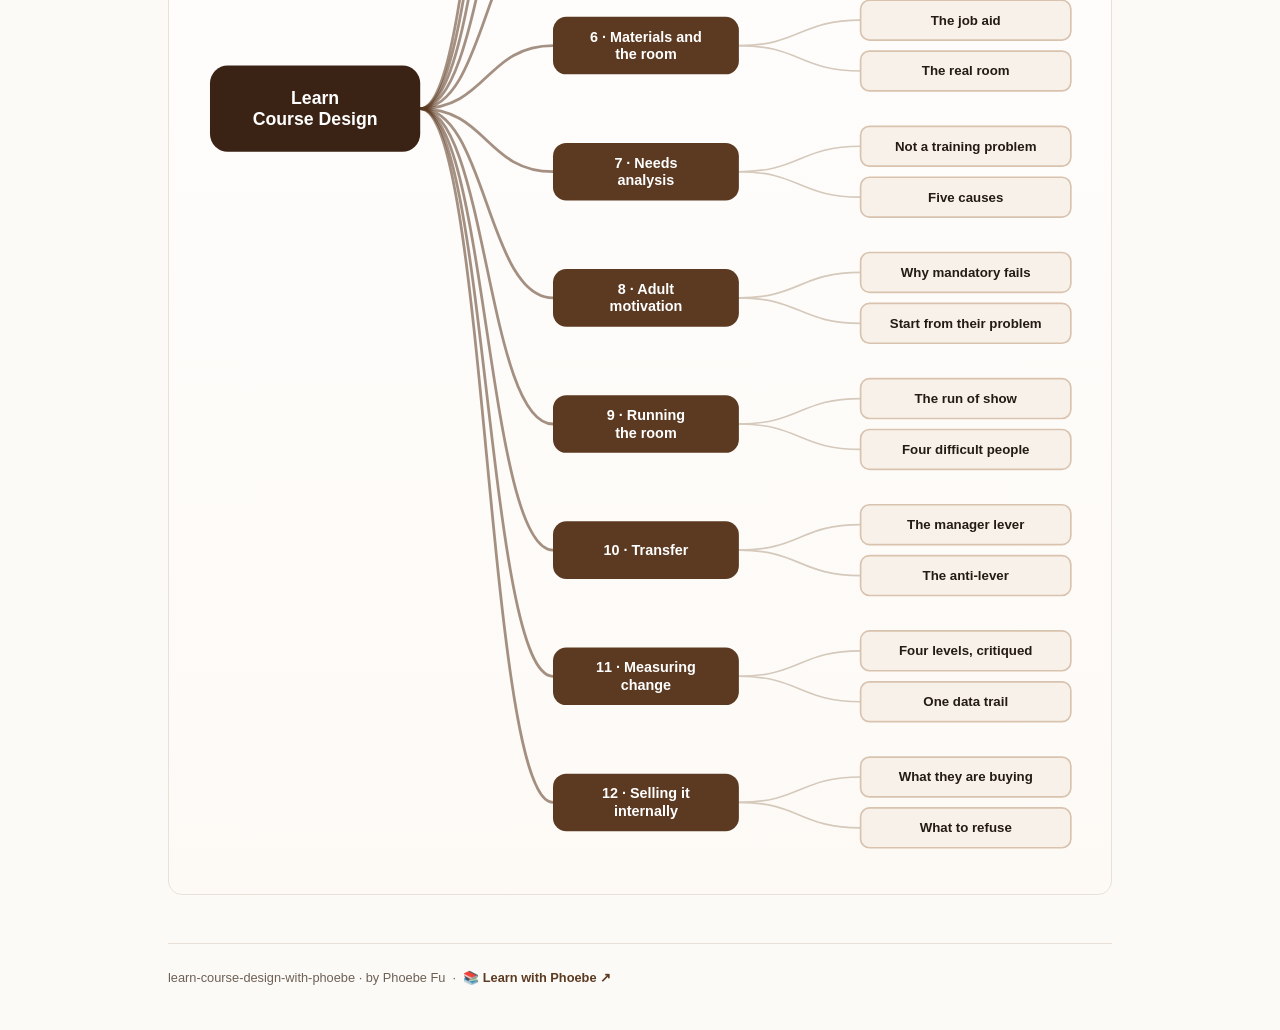
==== commit 7cf1de7b: "Light surfaces everywhere: lightbox, cheat panel, code boxes; contrast and phone-width fixes Every d" ====
--- a/index.html
+++ b/index.html
@@ -19,12 +19,12 @@
 <meta name="twitter:image" content="https://phoebefu6.github.io/learn-course-design-with-phoebe/assets/og-cover.png">
 <!-- social:end -->
 <title>Learn Course Design with Phoebe</title>
-<link rel="stylesheet" href="assets/style.css?v=6">
+<link rel="stylesheet" href="assets/style.css?v=22">
 <style>
 
   .stats-row { display: flex; gap: 2.4rem; margin-top: 1.5rem; flex-wrap: wrap; }
   .stat b { display: block; font-size: 2.1rem; font-weight: 800; line-height: 1.05; font-variant-numeric: tabular-nums; }
-  .stat span { font-size: .72rem; opacity: .85; text-transform: uppercase; letter-spacing: .09em; font-weight: 600; }
+  .stat span { font-size: .72rem; opacity: 1; text-transform: uppercase; letter-spacing: .09em; font-weight: 600; }
 
   .course-grid { display: grid; grid-template-columns: repeat(auto-fit, minmax(17rem, 1fr)); gap: 1rem; margin-top: 1.5rem; }
   .course-card {
@@ -57,9 +57,9 @@
   .path { display: flex; gap: .55rem; align-items: center; padding: .75rem 0; border-bottom: .5px solid var(--hairline); flex-wrap: wrap; }
   .path:last-child { border-bottom: none; }
   .path b { min-width: 15.5rem; font-size: .9rem; }
-  .path .pstep { background: var(--indigo-50); color: var(--indigo); border-radius: 999px; padding: .16rem .68rem; font-weight: 700; font-size: .8rem; text-decoration: none; transition: all .12s ease; }
+  .path .pstep { background: var(--indigo-50); color: var(--indigo-deep); border-radius: 999px; padding: .16rem .68rem; font-weight: 700; font-size: .8rem; text-decoration: none; transition: all .12s ease; }
   .path .pstep:hover { background: var(--indigo); color: #fff; }
-  .path .parr { color: var(--faint); font-weight: 700; }
+  .path .parr { color: var(--muted); font-weight: 700; }
 
   .mm-section { margin-top: 1.6rem; }
   .mm-section h2 { font-size: 1.3rem; font-weight: 800; margin-bottom: .2rem; }
@@ -347,6 +347,6 @@
 };
 </script>
 <script src="assets/mindmap.js?v=3"></script>
-<script src="assets/app.js?v=3"></script>
+<script src="assets/app.js?v=22"></script>
 </body>
 </html>
--- a/assets/style.css
+++ b/assets/style.css
@@ -16,8 +16,8 @@
   --amber-ink: #12403F;
   --amber-50: #E6F2F1;
   --paper: #FCFAF7;
-  --code-bg: #241708;
-  --code-ink: #EDE2D6;
+  --code-bg: #F7F1EA;
+  --code-ink: #241C14;
   --radius: 14px;
 }
 
@@ -47,7 +47,7 @@
   font-size: .75rem;
   letter-spacing: .18em;
   text-transform: uppercase;
-  opacity: .85;
+  opacity: 1;
   font-weight: 600;
 }
 .masthead h1 {
@@ -58,7 +58,7 @@
   letter-spacing: -.02em;
 }
 .masthead h1 .accent { color: inherit; }
-.masthead .sub { font-size: 1.05rem; opacity: .92; max-width: 44rem; }
+.masthead .sub { font-size: 1.05rem; opacity: 1; max-width: 44rem; }
 
 .chip-row { display: flex; flex-wrap: wrap; gap: .5rem; margin-top: 1.1rem; }
 .chip {
@@ -72,7 +72,7 @@
   white-space: nowrap;
 }
 .chip.level { background: #fff; color: var(--indigo); }
-.chip.audience { background: rgba(255,255,255,.16); color: #fff; border: 1px solid rgba(255,255,255,.35); }
+.chip.audience { background: rgba(255,255,255,.08); color: #fff; border: 1px solid rgba(255,255,255,.35); }
 .chip.time { background: var(--ink); color: #fff; font-variant-numeric: tabular-nums; }
 
 
@@ -236,7 +236,7 @@
 .pill.light { background: var(--indigo-50); color: var(--indigo); }
 .pill.inkpill { background: var(--ink); color: #fff; }
 .pill.amber, .pill.peach { background: var(--amber); color: #fff; }
-.pill.bare { color: var(--faint); }
+.pill.bare { color: var(--muted); }
 
 /* ---------- 4D grid ---------- */
 .grid-2 { display: grid; grid-template-columns: repeat(auto-fit, minmax(15rem, 1fr)); gap: .8rem; margin: .5rem 0 1rem; }
@@ -265,10 +265,11 @@
 table.clean td:first-child { font-weight: 600; }
 
 /* ---------- prompt boxes ---------- */
-.prompt-box {
+.prompt-box{
   position: relative;
-  background: var(--code-bg);
-  color: var(--code-ink);
+  background: #F7F1EA;
+  border: 1px solid #E9E1D7;
+  color: #241C14;
   border-radius: var(--radius);
   padding: 1.1rem 1.2rem;
   margin: 1rem 0 1.2rem;
@@ -278,12 +279,12 @@
   white-space: pre-wrap;
   word-break: break-word;
 }
-.prompt-box .label {
+.prompt-box .label{
   position: absolute;
   top: -0.7rem;
   left: 1rem;
-  background: var(--indigo);
-  color: #fff;
+  background: #5C3A21;
+  color: #FFFFFF;
   font-family: "Inter", -apple-system, sans-serif;
   font-size: .68rem;
   font-weight: 700;
@@ -294,13 +295,13 @@
 }
 .prompt-box.bad .label { background: var(--faint); color: var(--ink); }
 .prompt-box.good .label { background: var(--amber); color: #fff; }
-.copy-btn {
+.copy-btn{
   position: absolute;
   top: .7rem;
   right: .7rem;
-  background: rgba(255,255,255,.1);
-  border: 1px solid rgba(255,255,255,.25);
-  color: #fff;
+  background: #FFFFFF;
+  border: 1px solid #E9E1D7;
+  color: #241C14;
   border-radius: 999px;
   padding: .25rem .8rem;
   font-size: .72rem;
@@ -309,7 +310,7 @@
   font-family: "Inter", -apple-system, sans-serif;
   transition: background .15s ease;
 }
-.copy-btn:hover { background: rgba(255,255,255,.22); }
+.copy-btn:hover { background: #E9E1D7; }
 .copy-btn.copied { background: var(--amber); border-color: var(--amber); color: #fff; }
 
 /* ---------- demo steps ---------- */
@@ -399,11 +400,11 @@
   gap: .4rem;
 }
 
-.lightbox {
+.lightbox{
   position: fixed;
   inset: 0;
   z-index: 100;
-  background: rgba(36,28,20,.9);
+  background: rgba(252,250,247,.97);
   display: none;
   align-items: center;
   justify-content: center;
@@ -411,8 +412,10 @@
   cursor: zoom-out;
 }
 .lightbox.open { display: flex; }
-.lightbox .inner {
+.lightbox .inner{
   background: #fff;
+  border: 1px solid #E9E1D7;
+  box-shadow: 0 10px 40px rgba(36,28,20,.14);
   border-radius: var(--radius);
   padding: 2rem;
   max-width: 94vw;
@@ -420,13 +423,12 @@
   overflow: auto;
 }
 .lightbox .inner svg, .lightbox .inner img { width: min(88vw, 70rem); height: auto; }
-.lightbox .close-hint {
+.lightbox .close-hint{
   position: fixed;
   top: 1rem; right: 1.4rem;
-  color: #fff;
+  color: #241C14;
   font-size: .8rem;
   font-weight: 600;
-  opacity: .8;
 }
 
 /* ---------- courses covered ---------- */
@@ -445,19 +447,20 @@
 .covered-row .note { margin-left: auto; color: var(--muted); font-size: .78rem; text-align: right; }
 
 /* ---------- cheat sheet footer ---------- */
-.cheat {
-  background: var(--ink);
-  color: #fff;
+.cheat{
+  background: #F7F1EA;
+  border: 1px solid #E9E1D7;
+  color: #241C14;
   border-radius: var(--radius);
   padding: 1.6rem 1.6rem 1.3rem;
   margin-top: 3rem;
 }
 .cheat h3 { font-size: 1.1rem; margin-bottom: 1rem; }
-.cheat h3 span { color: var(--indigo-soft); }
+.cheat h3 span { color: #5C3A21; }
 .cheat .grid-2 { gap: 1rem; }
 .cheat .cheat-item { border-left: 3px solid var(--indigo-mid); padding-left: .8rem; }
-.cheat .cheat-item b { display: block; font-size: .85rem; color: var(--indigo-soft); }
-.cheat .cheat-item span { font-size: .82rem; opacity: .85; }
+.cheat .cheat-item b { display: block; font-size: .85rem; color: #3A2314; }
+.cheat .cheat-item span { font-size: .82rem; color: #6E6055; }
 
 footer.pagefoot {
   border-top: 1px solid var(--hairline);
@@ -552,7 +555,7 @@
   margin-top: 1.1rem;
   flex-wrap: wrap;
 }
-.journey .jlabel { font-size: .7rem; font-weight: 700; text-transform: uppercase; letter-spacing: .09em; opacity: .8; margin-right: .3rem; }
+.journey .jlabel { font-size: .7rem; font-weight: 700; text-transform: uppercase; letter-spacing: .09em; opacity: 1; margin-right: .3rem; }
 .journey a {
   width: 1.7rem; height: 1.7rem;
   border-radius: 999px;
@@ -1150,7 +1153,7 @@
   transition: all .18s ease;
 }
 .pp-stamp:hover { border-color: var(--indigo-soft); }
-.pp-stamp i { font-size: 1.3rem; font-style: normal; opacity: .35; }
+.pp-stamp i { font-size: 1.3rem; font-style: normal; opacity: 1; }
 .pp-stamp b { font: 800 0.7rem Inter, sans-serif; }
 .pp-stamp.got {
   border-style: solid; border-color: var(--indigo);
@@ -1181,3 +1184,28 @@
   .tick-stage span { font-size: 0.68rem; }
   .pp-stamp { width: 62px; }
 }
+
+/* layout-patch-3: phone-width overflow (2026-10-10) */
+.sql-bar { flex-wrap: wrap; }
+@media (max-width: 480px) {
+  .covered-row { flex-wrap: wrap; }
+  .covered-row .note { margin-left: 0; text-align: left; flex-basis: 100%; }
+  details.card summary { flex-wrap: wrap; }
+  details.card summary .mini { white-space: normal; }
+  .wk, .sqlbox, .prompt-box, pre { max-width: 100%; overflow-x: auto; }
+  .mono, code, strong, .note { overflow-wrap: anywhere; }
+  select, input[type=range], label { max-width: 100%; }
+  canvas, svg, img { max-width: 100%; height: auto; }
+  .tree-kids, .tree-node-wrap, .tree-node, .rb-night, .al-row, .gd-field, .tl-row, .sl-row { max-width: 100%; overflow-x: auto; }
+  .tl-cols, .sl-cols, .bb-cols, .ev-cols, [class$="-cols"] { grid-template-columns: 1fr !important; display: grid; }
+  .tl-cols > *, .sl-cols > *, [class$="-cols"] > * { min-width: 0; max-width: 100%; }
+  .mono { white-space: normal; }
+  .er-w, .bb-lab, .tl-lev, .sl-lev { max-width: 100%; white-space: normal; }
+}
+/* contrast-patch-2b */
+.cheat a { color: var(--indigo-deep, var(--ink)); }
+.chip.audience { background: transparent; border-color: rgba(255,255,255,.55); }
+.masthead a, .masthead .sub a { color: #fff; text-decoration: underline; text-underline-offset: 2px; }
+.prompt-box b, .prompt-box strong { color: var(--indigo-deep, var(--ink)); }
+.prompt-box span, .prompt-box em, .prompt-box i { color: inherit; }
+.pp-stamp i { color: var(--ink); }
